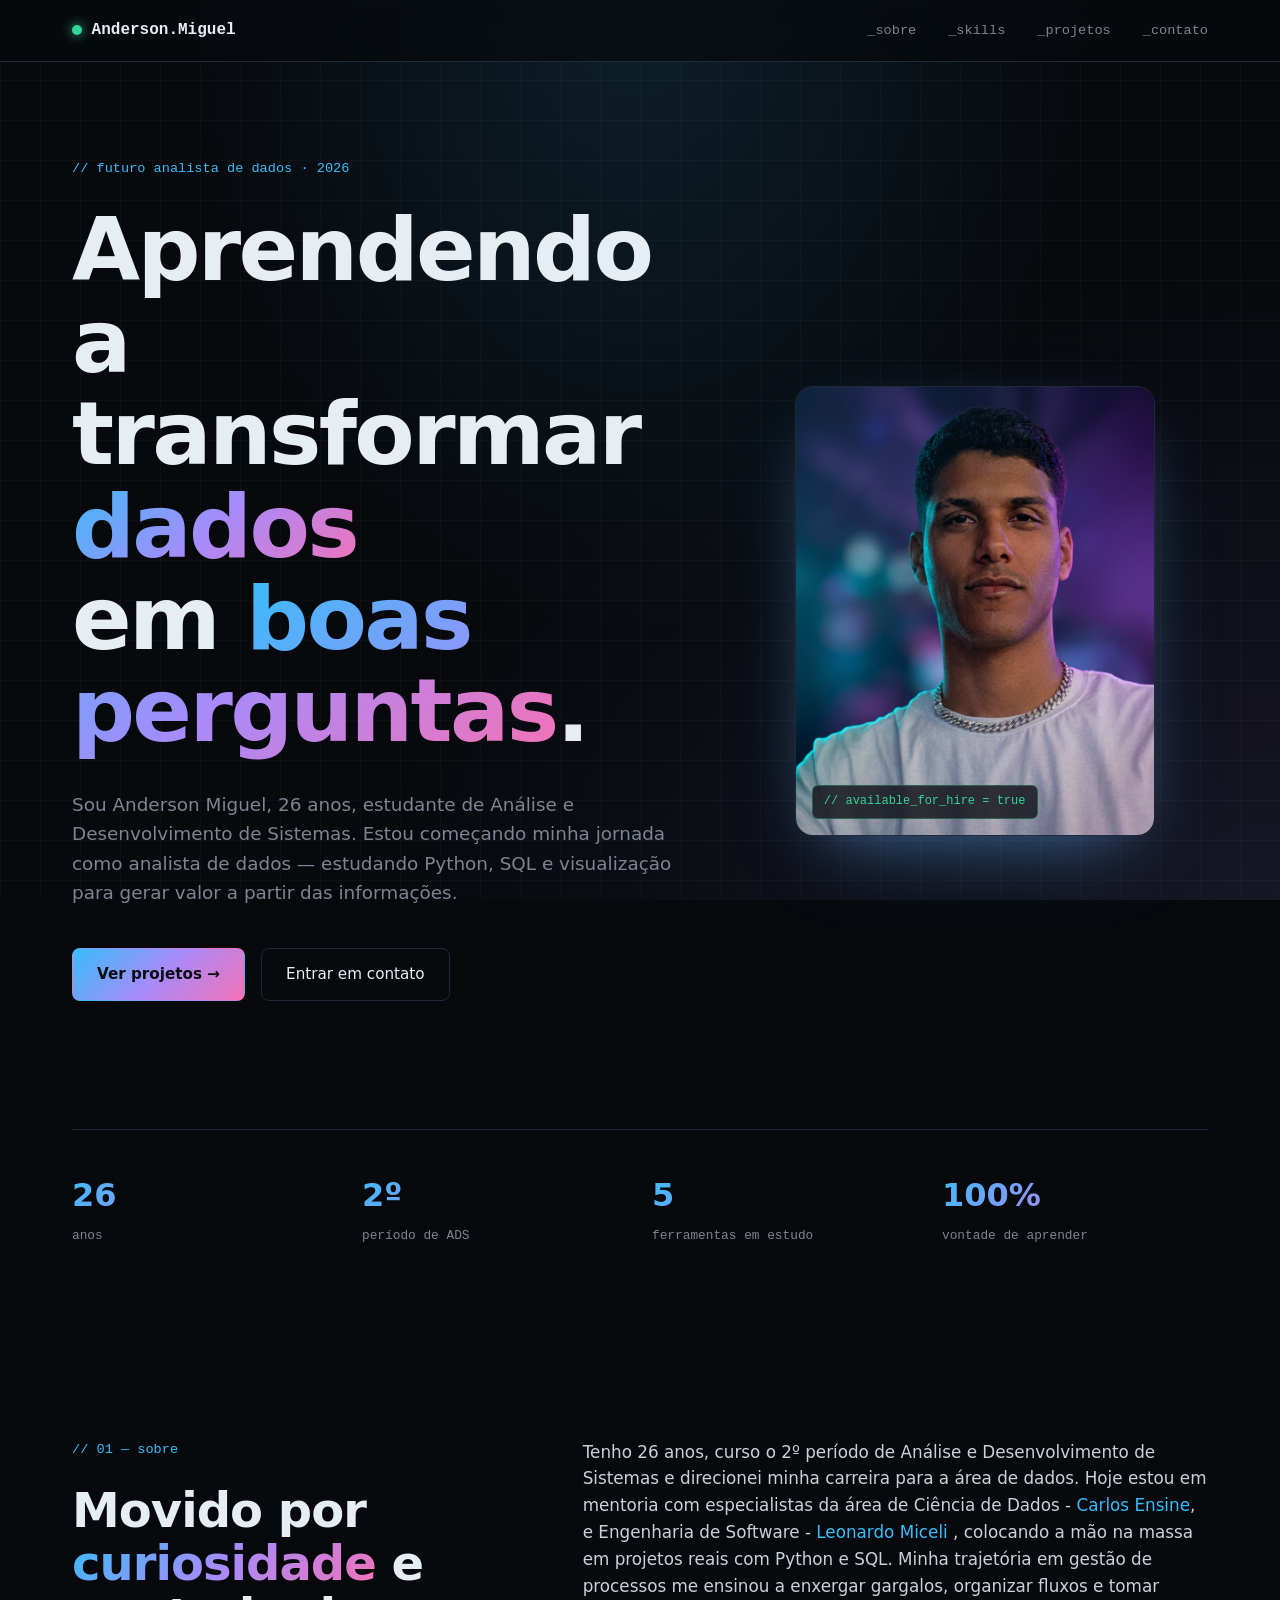
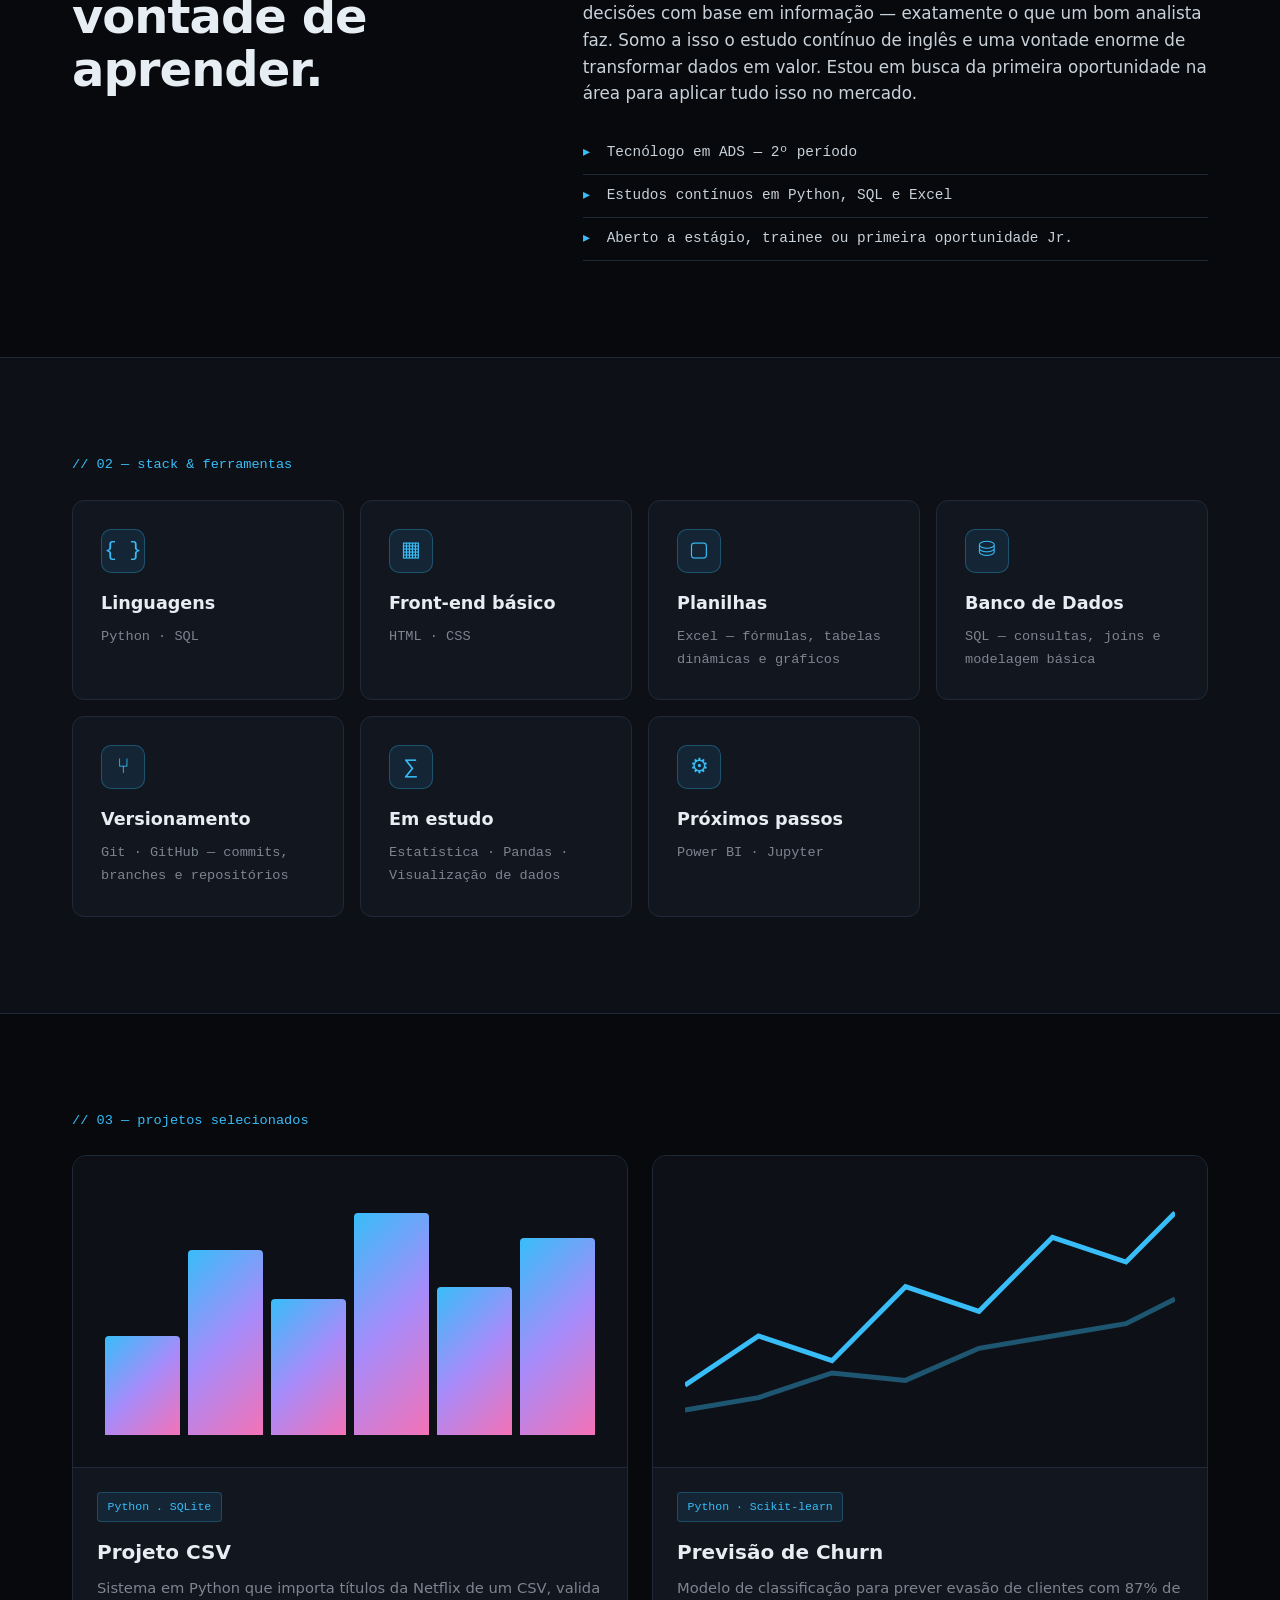
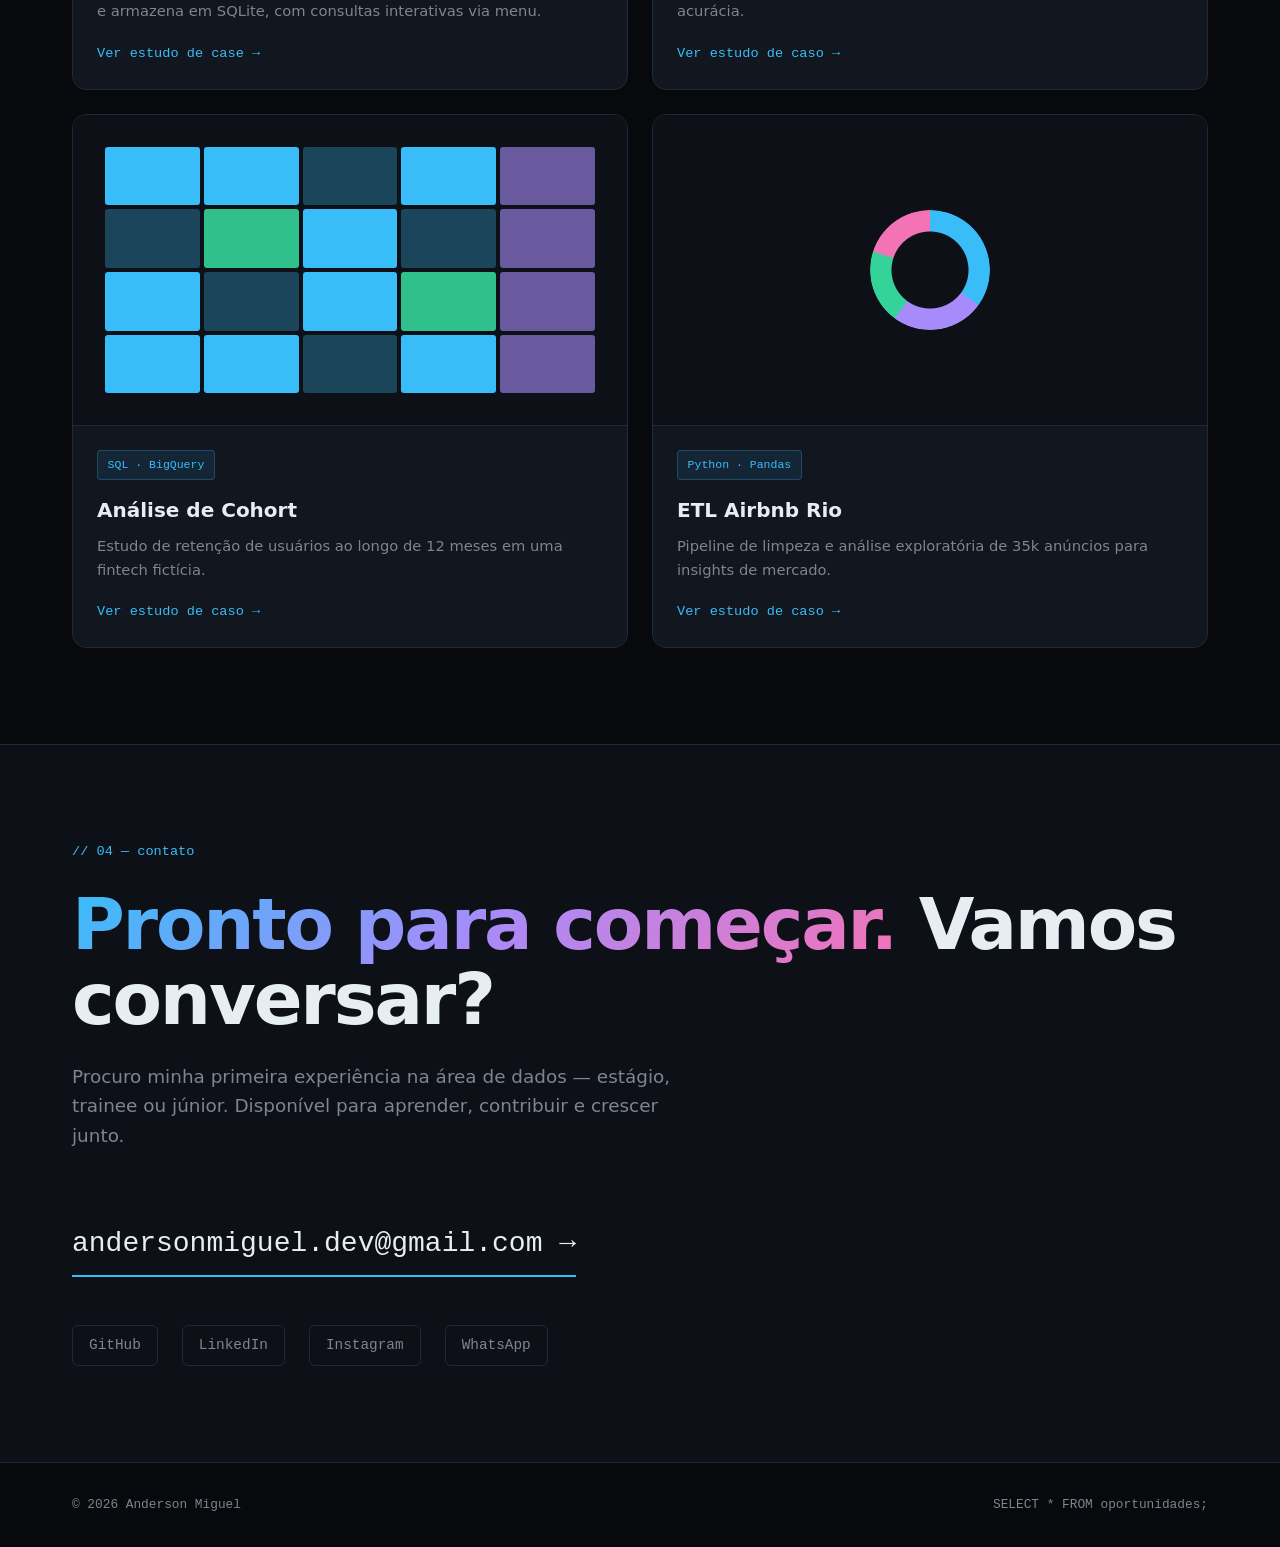
==== index.html @ 2e501c14 "test" ====
<!DOCTYPE html>
<html lang="pt-BR">

<head>
  <meta charset="UTF-8" />
  <meta name="viewport" content="width=device-width, initial-scale=1.0" />
  <title>Anderson Miguel — Futuro Analista de Dados</title>
  <meta name="description"
    content="Portfólio de Anderson Miguel — estudante de ADS em formação para Analista de Dados. Python, SQL, HTML, CSS, Excel." />
  <link rel="stylesheet" href="style.css" />
</head>

<body>
  <div class="grid-bg"></div>

  <header class="header">
    <div class="container nav">
      <a href="#" class="brand"><span class="dot"></span> Anderson.Miguel</a>
      <nav>
        <a href="#sobre">_sobre</a>
        <a href="#skills">_skills</a>
        <a href="#projetos">_projetos</a>
        <a href="#contato">_contato</a>
      </nav>
    </div>
  </header>

  <main>
    <section class="hero container">
      <div class="hero-grid">
        <div class="hero-text">
          <p class="tag">// futuro analista de dados · 2026</p>
          <h1>Aprendendo a transformar <span class="grad">dados</span><br />em <span class="grad">boas perguntas</span>.
          </h1>
          <p class="lede">Sou Anderson Miguel, 26 anos, estudante de Análise e Desenvolvimento de Sistemas. Estou
            começando minha jornada como analista de dados — estudando Python, SQL e visualização para gerar valor a
            partir das informações.</p>
          <div class="hero-cta">
            <a href="#projetos" class="btn primary">Ver projetos →</a>
            <a href="#contato" class="btn ghost">Entrar em contato</a>
          </div>
        </div>
        <div class="hero-photo">
          <div class="photo-frame">
            <img src="anderson.jpg" alt="Anderson Miguel" />
            <div class="photo-glow"></div>
            <span class="photo-tag">// available_for_hire = true</span>
          </div>
        </div>
      </div>
      <div class="stats">
        <div><strong>26</strong><span>anos</span></div>
        <div><strong>2º</strong><span>período de ADS</span></div>
        <div><strong>5</strong><span>ferramentas em estudo</span></div>
        <div><strong>100%</strong><span>vontade de aprender</span></div>
      </div>
    </section>

    <section id="sobre" class="container split">
      <div>
        <p class="section-num">// 01 — sobre</p>
        <h2>Movido por <span class="grad">curiosidade</span> e vontade de aprender.</h2>
      </div>
      <div class="split-text">
        <p>Tenho 26 anos, curso o 2º período de Análise e Desenvolvimento de Sistemas e direcionei minha carreira para a
          área de dados. Hoje estou em mentoria com especialistas da área de Ciência de Dados - <a
            href="https://www.linkedin.com/in/encinecarlos/" target="_blank">Carlos Ensine</a>, e Engenharia de Software
          - <a href="https://www.linkedin.com/in/leonardo-miceli-7564a989/" target="_blank">Leonardo Miceli</a> ,
          colocando a mão na massa em projetos reais com Python
          e SQL.

          Minha trajetória em gestão de processos me ensinou a enxergar gargalos, organizar fluxos e tomar decisões com
          base em informação — exatamente o que um bom analista faz. Somo a isso o estudo contínuo de inglês e uma
          vontade enorme de transformar dados em valor.

          Estou em busca da primeira oportunidade na área para aplicar tudo isso no mercado.</p>
        <ul class="bullets">
          <li>Tecnólogo em ADS — 2º período</li>
          <li>Estudos contínuos em Python, SQL e Excel</li>
          <li>Aberto a estágio, trainee ou primeira oportunidade Jr.</li>
        </ul>
      </div>
    </section>

    <section id="skills" class="skills-section">
      <div class="container">
        <p class="section-num">// 02 — stack & ferramentas</p>
        <div class="skills-grid">
          <div class="skill-card">
            <div class="skill-icon">{ }</div>
            <h3>Linguagens</h3>
            <p>Python · SQL</p>
          </div>
          <div class="skill-card">
            <div class="skill-icon">▦</div>
            <h3>Front-end básico</h3>
            <p>HTML · CSS</p>
          </div>
          <div class="skill-card">
            <div class="skill-icon">▢</div>
            <h3>Planilhas</h3>
            <p>Excel — fórmulas, tabelas dinâmicas e gráficos</p>
          </div>
          <div class="skill-card">
            <div class="skill-icon">⛁</div>
            <h3>Banco de Dados</h3>
            <p>SQL — consultas, joins e modelagem básica</p>
          </div>
          <div class="skill-card">
            <div class="skill-icon">⑂</div>
            <h3>Versionamento</h3>
            <p>Git · GitHub — commits, branches e repositórios</p>
          </div>
          <div class="skill-card">
            <div class="skill-icon">∑</div>
            <h3>Em estudo</h3>
            <p>Estatística · Pandas · Visualização de dados</p>
          </div>
          <div class="skill-card">
            <div class="skill-icon">⚙</div>
            <h3>Próximos passos</h3>
            <p>Power BI · Jupyter</p>
          </div>
        </div>
      </div>
    </section>

    <section id="projetos" class="container">
      <p class="section-num">// 03 — projetos selecionados</p>
      <div class="projects">
        <article class="project">
          <div class="project-visual v1">
            <div class="chart-bars">
              <span style="height:40%"></span><span style="height:75%"></span>
              <span style="height:55%"></span><span style="height:90%"></span>
              <span style="height:60%"></span><span style="height:80%"></span>
            </div>
          </div>
          <div class="project-info">
            <span class="badge">Python . SQLite</span>
            <h3>Projeto CSV</h3>
            <p>Sistema em Python que importa títulos da Netflix de um CSV, valida e armazena em SQLite, com consultas
              interativas via menu.</p>
            <a href="#">Ver estudo de case →</a>
          </div>
        </article>
        <article class="project">
          <div class="project-visual v2">
            <svg viewBox="0 0 200 100" preserveAspectRatio="none">
              <polyline points="0,80 30,60 60,70 90,40 120,50 150,20 180,30 200,10" fill="none" stroke="currentColor"
                stroke-width="2" />
              <polyline points="0,90 30,85 60,75 90,78 120,65 150,60 180,55 200,45" fill="none" stroke="currentColor"
                stroke-width="2" opacity="0.4" />
            </svg>
          </div>
          <div class="project-info">
            <span class="badge">Python · Scikit-learn</span>
            <h3>Previsão de Churn</h3>
            <p>Modelo de classificação para prever evasão de clientes com 87% de acurácia.</p>
            <a href="#">Ver estudo de caso →</a>
          </div>
        </article>
        <article class="project">
          <div class="project-visual v3">
            <div class="heatmap">
              <span></span><span></span><span></span><span></span><span></span>
              <span></span><span></span><span></span><span></span><span></span>
              <span></span><span></span><span></span><span></span><span></span>
              <span></span><span></span><span></span><span></span><span></span>
            </div>
          </div>
          <div class="project-info">
            <span class="badge">SQL · BigQuery</span>
            <h3>Análise de Cohort</h3>
            <p>Estudo de retenção de usuários ao longo de 12 meses em uma fintech fictícia.</p>
            <a href="#">Ver estudo de caso →</a>
          </div>
        </article>
        <article class="project">
          <div class="project-visual v4">
            <div class="donut"></div>
          </div>
          <div class="project-info">
            <span class="badge">Python · Pandas</span>
            <h3>ETL Airbnb Rio</h3>
            <p>Pipeline de limpeza e análise exploratória de 35k anúncios para insights de mercado.</p>
            <a href="#">Ver estudo de caso →</a>
          </div>
        </article>
      </div>
    </section>

    <section id="contato" class="contato-section">
      <div class="container">
        <p class="section-num">// 04 — contato</p>
        <h2><span class="grad">Pronto para começar.</span> Vamos conversar?</h2>
        <p class="lede">Procuro minha primeira experiência na área de dados — estágio, trainee ou júnior. Disponível
          para aprender, contribuir e crescer junto.</p>
        <a href="https://wa.me/5521981272651" class="big-link" target="_blank" rel="noopener">
          andersonmiguel.dev@gmail.com
          →</a>
        <div class="socials">
          <a href="https://github.com/andersonmrsb" target="_blank" rel="noopener">GitHub</a>
          <a href="https://www.linkedin.com/in/anderson-miguel-6a280323a" target="_blank" rel="noopener">LinkedIn</a>
          <a href="https://instagram.com/maicon_miguel21" target="_blank" rel="noopener">Instagram</a>
          <a href="https://wa.me/5521981272651" target="_blank" rel="noopener">WhatsApp</a>
        </div>
      </div>
    </section>
  </main>

  <footer>
    <div class="container foot">
      <span>© 2026 Anderson Miguel</span>
      <span>SELECT * FROM oportunidades;</span>
    </div>
  </footer>
</body>

</html>
---- style.css ----
* { box-sizing: border-box; margin: 0; padding: 0; }

:root {
  --bg: #07090d;
  --bg-2: #0d1117;
  --surface: #11161f;
  --ink: #e6edf3;
  --muted: #7d8590;
  --line: #1f2937;
  --accent: #38bdf8;
  --accent-2: #a78bfa;
  --accent-3: #34d399;
  --grad: linear-gradient(135deg, #38bdf8, #a78bfa 50%, #f472b6);
}

html { scroll-behavior: smooth; }
body {
  font-family: 'Inter', -apple-system, system-ui, sans-serif;
  background: var(--bg);
  color: var(--ink);
  line-height: 1.6;
  -webkit-font-smoothing: antialiased;
  overflow-x: hidden;
}
code, .mono { font-family: 'JetBrains Mono', 'Courier New', monospace; }

.grid-bg {
  position: fixed; inset: 0; z-index: -1;
  background:
    radial-gradient(ellipse at top, rgba(56,189,248,0.12), transparent 50%),
    radial-gradient(ellipse at bottom right, rgba(167,139,250,0.10), transparent 50%),
    linear-gradient(rgba(255,255,255,0.025) 1px, transparent 1px) 0 0/40px 40px,
    linear-gradient(90deg, rgba(255,255,255,0.025) 1px, transparent 1px) 0 0/40px 40px,
    var(--bg);
}

.container { max-width: 1200px; margin: 0 auto; padding: 0 2rem; }

.grad {
  background: var(--grad);
  -webkit-background-clip: text;
  background-clip: text;
  color: transparent;
}

/* Header */
.header {
  position: sticky; top: 0; z-index: 10;
  background: rgba(7,9,13,0.7);
  backdrop-filter: blur(12px);
  border-bottom: 1px solid var(--line);
}
.nav {
  display: flex; justify-content: space-between; align-items: center;
  padding: 1.1rem 2rem;
}
.brand {
  font-family: 'JetBrains Mono', monospace;
  font-size: 1rem; font-weight: 600;
  color: var(--ink); text-decoration: none;
  display: flex; align-items: center; gap: 0.6rem;
}
.dot {
  width: 10px; height: 10px; border-radius: 50%;
  background: var(--accent-3);
  box-shadow: 0 0 12px var(--accent-3);
  animation: pulse 2s infinite;
}
@keyframes pulse { 50% { opacity: 0.5; } }
.nav nav { display: flex; gap: 2rem; }
.nav nav a {
  color: var(--muted); text-decoration: none;
  font-family: 'JetBrains Mono', monospace;
  font-size: 0.85rem;
  transition: color 0.2s;
}
.nav nav a:hover { color: var(--accent); }

/* Hero */
.hero { padding: 7rem 2rem 6rem; }
.hero-grid {
  display: grid;
  grid-template-columns: 1.3fr 1fr;
  gap: 4rem;
  align-items: center;
  margin-bottom: 4rem;
}
.hero-photo { display: flex; justify-content: center; }
.photo-frame {
  position: relative;
  width: 100%;
  max-width: 360px;
  aspect-ratio: 4/5;
  border-radius: 18px;
  overflow: hidden;
  border: 1px solid var(--line);
  background: var(--surface);
  box-shadow: 0 30px 80px -30px rgba(56,189,248,0.4),
              0 20px 60px -30px rgba(167,139,250,0.35);
}
.photo-frame img {
  width: 100%; height: 100%;
  object-fit: cover;
  display: block;
  filter: contrast(1.05) saturate(1.05);
}
.photo-glow {
  position: absolute; inset: 0;
  background: linear-gradient(135deg, rgba(56,189,248,0.15), transparent 50%, rgba(167,139,250,0.18));
  pointer-events: none;
}
.photo-tag {
  position: absolute; bottom: 1rem; left: 1rem;
  font-family: 'JetBrains Mono', monospace;
  font-size: 0.75rem;
  color: var(--accent-3);
  background: rgba(7,9,13,0.75);
  backdrop-filter: blur(8px);
  padding: 0.4rem 0.7rem;
  border-radius: 6px;
  border: 1px solid rgba(52,211,153,0.3);
}
.tag {
  font-family: 'JetBrains Mono', monospace;
  font-size: 0.85rem; color: var(--accent);
  margin-bottom: 1.5rem;
}
.hero h1 {
  font-size: clamp(2.5rem, 7vw, 5.5rem);
  font-weight: 700; line-height: 1.05;
  letter-spacing: -0.03em;
  margin-bottom: 2rem;
}
.lede {
  font-size: 1.15rem; color: var(--muted);
  max-width: 600px; margin-bottom: 2.5rem;
}
.hero-cta { display: flex; gap: 1rem; flex-wrap: wrap; margin-bottom: 4rem; }
.btn {
  display: inline-flex; align-items: center;
  padding: 0.85rem 1.5rem;
  border-radius: 8px; font-weight: 500; font-size: 0.95rem;
  text-decoration: none; transition: all 0.2s;
  border: 1px solid transparent;
}
.btn.primary {
  background: var(--grad); color: #0b0d12;
  font-weight: 600;
}
.btn.primary:hover { transform: translateY(-2px); box-shadow: 0 10px 30px -10px var(--accent); }
.btn.ghost {
  border-color: var(--line); color: var(--ink);
}
.btn.ghost:hover { border-color: var(--accent); color: var(--accent); }

.stats {
  display: grid;
  grid-template-columns: repeat(auto-fit, minmax(160px, 1fr));
  gap: 1.5rem;
  padding-top: 2.5rem;
  border-top: 1px solid var(--line);
}
.stats div { display: flex; flex-direction: column; gap: 0.3rem; }
.stats strong {
  font-size: 2rem; font-weight: 700;
  background: var(--grad);
  -webkit-background-clip: text; background-clip: text; color: transparent;
}
.stats span {
  font-family: 'JetBrains Mono', monospace;
  font-size: 0.8rem; color: var(--muted);
}

/* Sections */
.section-num {
  font-family: 'JetBrains Mono', monospace;
  font-size: 0.85rem; color: var(--accent);
  margin-bottom: 1.5rem;
}
section { padding: 6rem 0; }
section.container { padding: 6rem 2rem; }

.split {
  display: grid; grid-template-columns: 1fr 1.4fr;
  gap: 4rem; align-items: start;
}
.split h2 {
  font-size: clamp(2rem, 4vw, 3rem);
  font-weight: 700; letter-spacing: -0.02em; line-height: 1.1;
}
.split-text p { font-size: 1.05rem; color: #c9d1d9; margin-bottom: 1.25rem; }
.split-text p a{ color: var(--accent); text-decoration: none; }
.bullets { list-style: none; margin-top: 1.5rem; }
.bullets li {
  padding: 0.6rem 0; padding-left: 1.5rem;
  border-bottom: 1px solid var(--line);
  position: relative;
  font-family: 'JetBrains Mono', monospace; font-size: 0.9rem;
  color: #c9d1d9;
}
.bullets li::before {
  content: "▸"; position: absolute; left: 0; color: var(--accent);
}

/* Skills */
.skills-section {
  background: var(--bg-2);
  border-top: 1px solid var(--line);
  border-bottom: 1px solid var(--line);
}
.skills-grid {
  display: grid;
  grid-template-columns: repeat(auto-fit, minmax(260px, 1fr));
  gap: 1rem;
}
.skill-card {
  background: var(--surface);
  border: 1px solid var(--line);
  border-radius: 12px; padding: 1.75rem;
  transition: all 0.3s;
}
.skill-card:hover {
  border-color: var(--accent);
  transform: translateY(-4px);
  box-shadow: 0 20px 40px -20px rgba(56,189,248,0.3);
}
.skill-icon {
  width: 44px; height: 44px;
  display: grid; place-items: center;
  background: rgba(56,189,248,0.1);
  border: 1px solid rgba(56,189,248,0.3);
  border-radius: 10px;
  font-family: 'JetBrains Mono', monospace;
  font-size: 1.3rem; color: var(--accent);
  margin-bottom: 1rem;
}
.skill-card h3 { font-size: 1.1rem; margin-bottom: 0.5rem; }
.skill-card p {
  font-family: 'JetBrains Mono', monospace;
  font-size: 0.85rem; color: var(--muted); line-height: 1.7;
}

/* Projects */
.projects {
  display: grid;
  grid-template-columns: repeat(2, 1fr);
  gap: 1.5rem;
}
.project {
  background: var(--surface);
  border: 1px solid var(--line);
  border-radius: 14px;
  overflow: hidden;
  transition: all 0.3s;
}
.project:hover {
  border-color: var(--accent-2);
  transform: translateY(-4px);
}
.project-visual {
  aspect-ratio: 16/9;
  background: var(--bg-2);
  display: grid; place-items: center;
  padding: 2rem;
  border-bottom: 1px solid var(--line);
}
.v1 .chart-bars {
  display: flex; align-items: flex-end; gap: 0.5rem;
  width: 100%; height: 100%;
}
.v1 .chart-bars span {
  flex: 1; background: var(--grad);
  border-radius: 4px 4px 0 0;
}
.v2 svg { width: 100%; height: 100%; color: var(--accent); }
.v3 .heatmap {
  display: grid; grid-template-columns: repeat(5, 1fr); gap: 4px;
  width: 100%; height: 100%;
}
.v3 .heatmap span { background: var(--accent); border-radius: 3px; }
.v3 .heatmap span:nth-child(3n) { opacity: 0.3; }
.v3 .heatmap span:nth-child(5n) { opacity: 0.6; background: var(--accent-2); }
.v3 .heatmap span:nth-child(7n) { opacity: 0.9; background: var(--accent-3); }
.v4 .donut {
  width: 120px; height: 120px; border-radius: 50%;
  background: conic-gradient(#38bdf8 0 35%, #a78bfa 35% 60%, #34d399 60% 80%, #f472b6 80% 100%);
  -webkit-mask: radial-gradient(circle, transparent 38px, #000 39px);
  mask: radial-gradient(circle, transparent 38px, #000 39px);
}
.project-info { padding: 1.5rem; }
.badge {
  display: inline-block;
  font-family: 'JetBrains Mono', monospace;
  font-size: 0.72rem; color: var(--accent);
  background: rgba(56,189,248,0.1);
  border: 1px solid rgba(56,189,248,0.25);
  padding: 0.3rem 0.6rem; border-radius: 4px;
  margin-bottom: 0.85rem;
}
.project-info h3 { font-size: 1.25rem; margin-bottom: 0.5rem; }
.project-info p { color: var(--muted); font-size: 0.92rem; margin-bottom: 1rem; }
.project-info a {
  font-family: 'JetBrains Mono', monospace;
  font-size: 0.85rem; color: var(--accent); text-decoration: none;
}
.project-info a:hover { color: var(--accent-2); }

/* Contato */
.contato-section {
  background: var(--bg-2);
  border-top: 1px solid var(--line);
  padding: 6rem 0;
}
.contato-section h2 {
  font-size: clamp(2.5rem, 6vw, 4.5rem);
  font-weight: 700; line-height: 1.05; letter-spacing: -0.03em;
  margin: 1rem 0 1.5rem;
}
.big-link {
  display: inline-block;
  font-size: clamp(1.25rem, 2.5vw, 1.75rem);
  font-family: 'JetBrains Mono', monospace;
  color: var(--ink); text-decoration: none;
  border-bottom: 2px solid var(--accent);
  padding: 1rem 0 0.5rem;
  margin-top: 1rem;
  transition: color 0.2s;
}
.big-link:hover { color: var(--accent); }
.socials {
  margin-top: 3rem;
  display: flex; gap: 1.5rem; flex-wrap: wrap;
}
.socials a {
  color: var(--muted); text-decoration: none;
  font-family: 'JetBrains Mono', monospace;
  font-size: 0.9rem;
  padding: 0.5rem 1rem;
  border: 1px solid var(--line);
  border-radius: 6px;
  transition: all 0.2s;
}
.socials a:hover { color: var(--accent); border-color: var(--accent); }

/* Footer */
footer { border-top: 1px solid var(--line); padding: 2rem 0; background: var(--bg); }
.foot {
  display: flex; justify-content: space-between; flex-wrap: wrap; gap: 1rem;
  font-family: 'JetBrains Mono', monospace;
  font-size: 0.8rem; color: var(--muted);
}

/* Responsivo */
@media (max-width: 768px) {
  .nav nav { display: none; }
  .split { grid-template-columns: 1fr; gap: 1.5rem; }
  .projects { grid-template-columns: 1fr; }
  .hero { padding: 4rem 1.5rem 4rem; }
  section.container { padding: 4rem 1.5rem; }
  .container { padding: 0 1.5rem; }
  .hero-grid { grid-template-columns: 1fr; gap: 2.5rem; }
  .hero-photo { order: -1; }
  .photo-frame { max-width: 260px; }
}
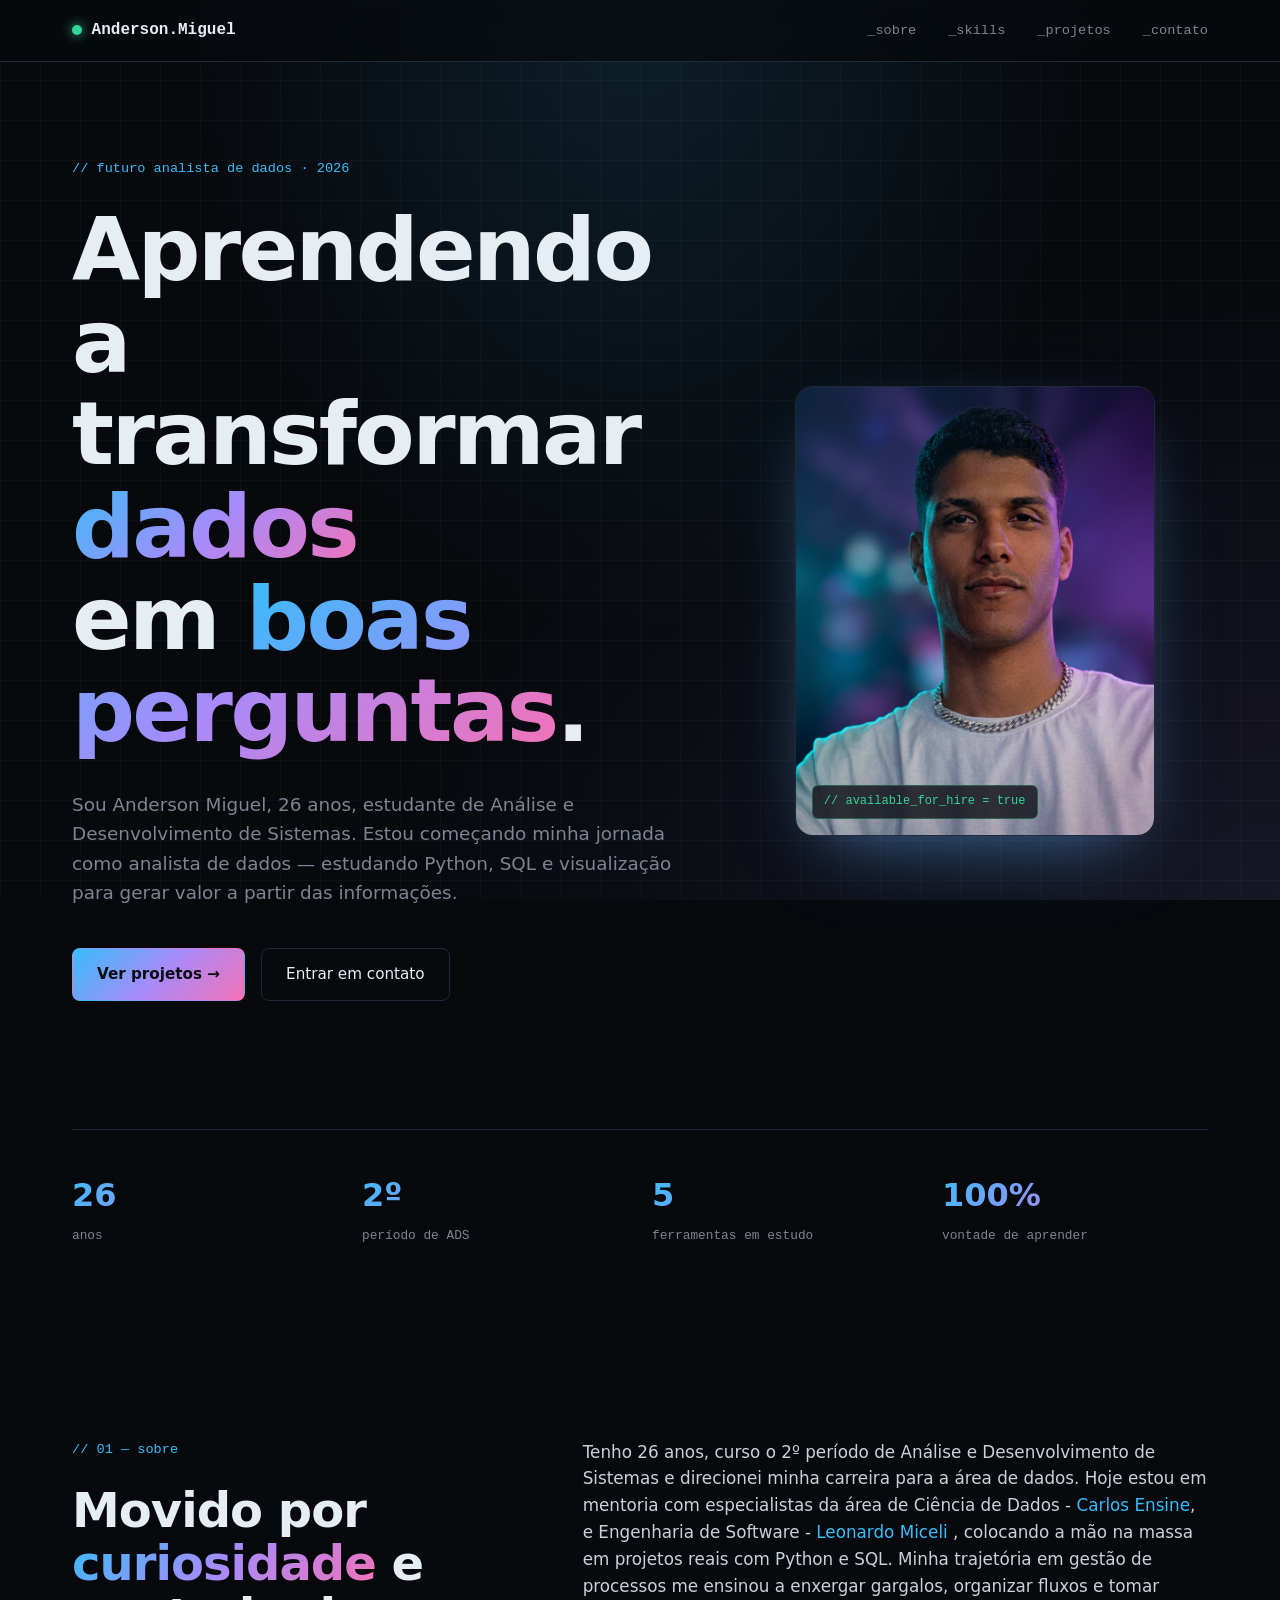
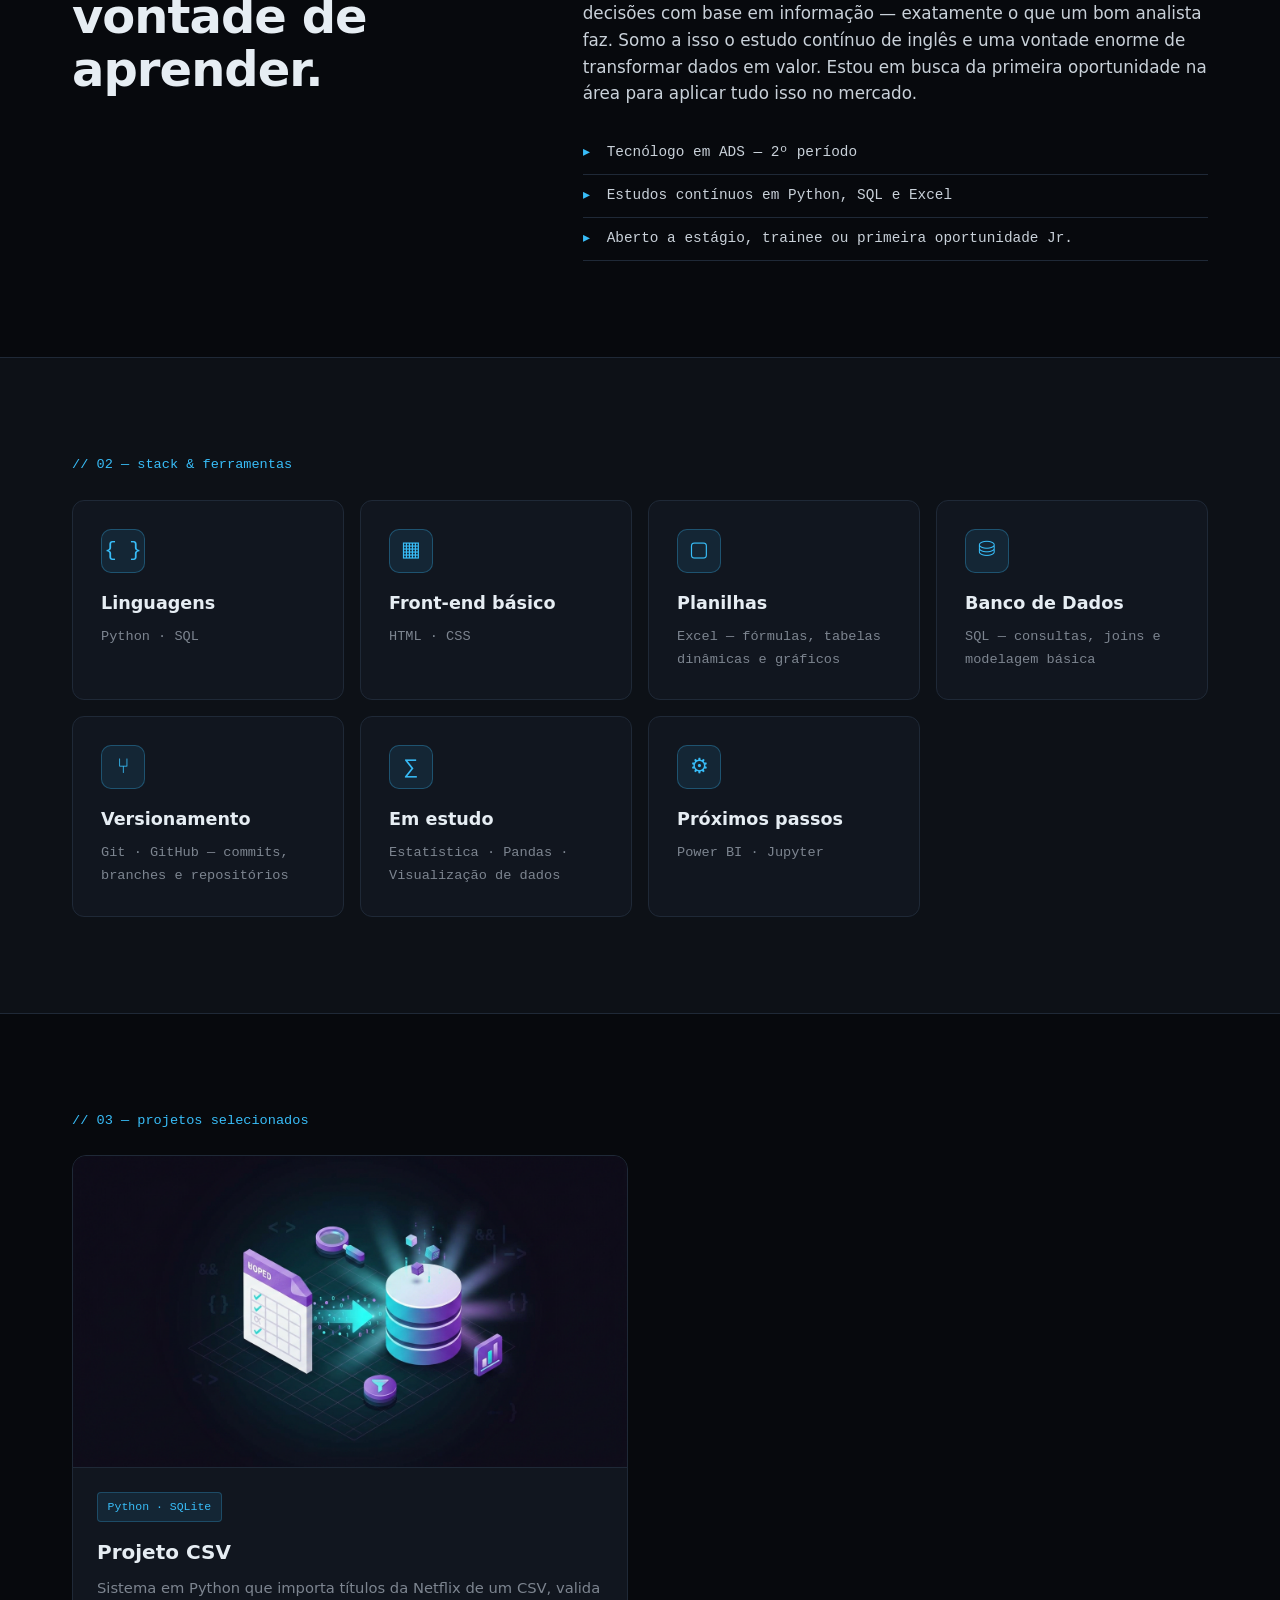
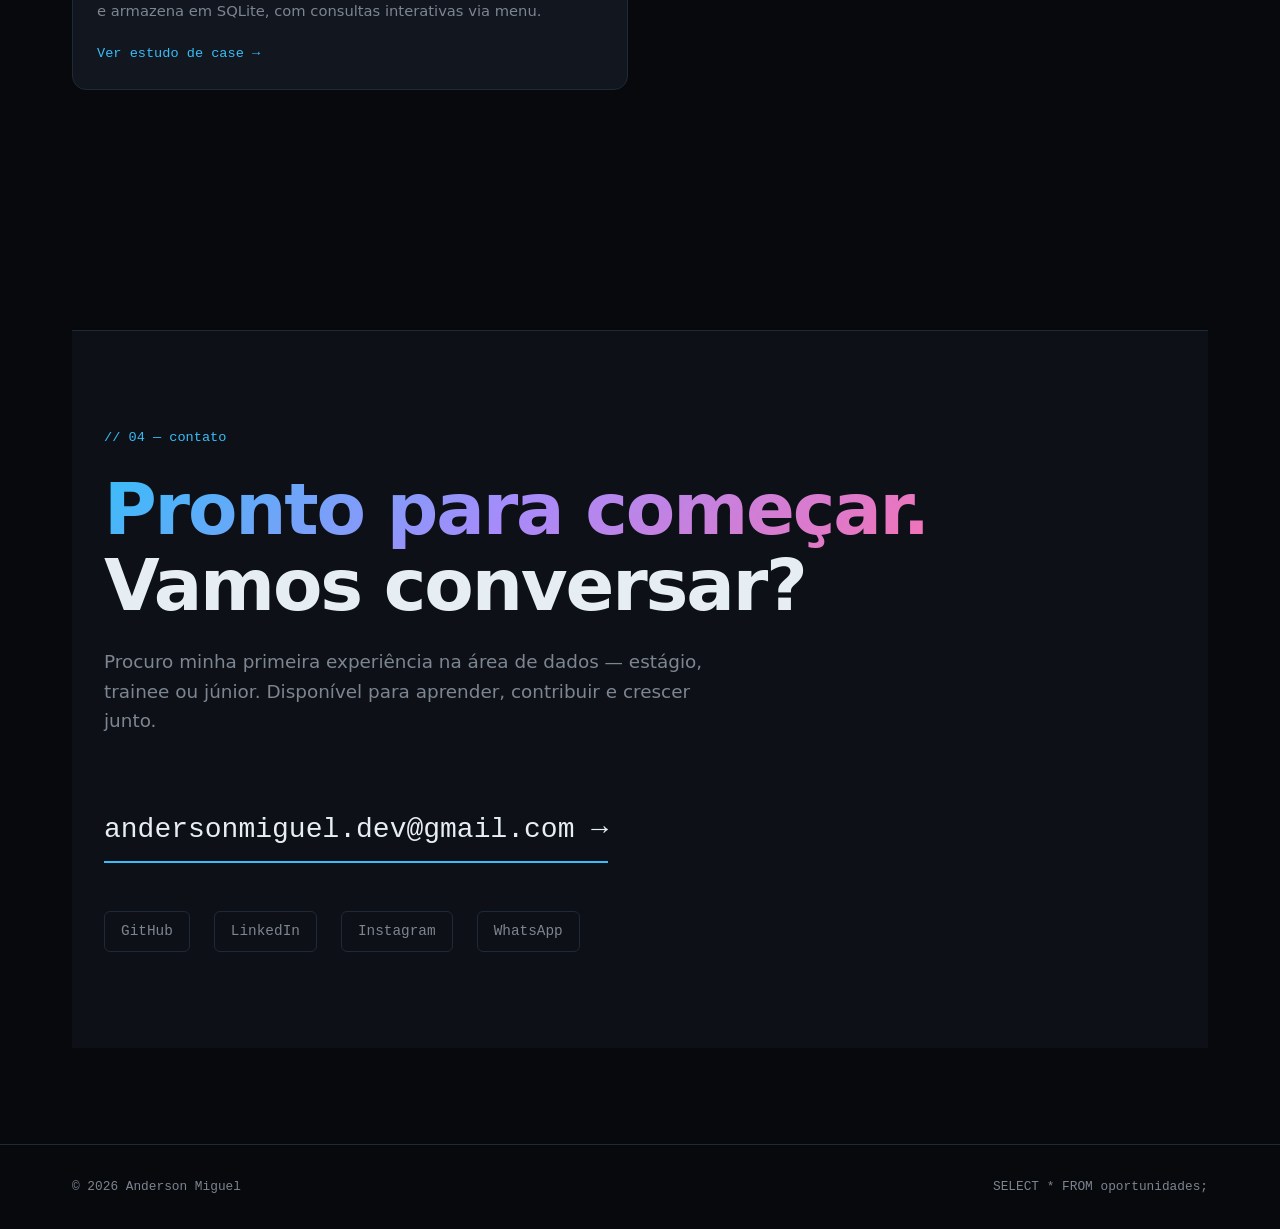
==== commit e5249bc9: "definitivo" ====
--- a/index.html
+++ b/index.html
@@ -129,84 +129,46 @@
       <p class="section-num">// 03 — projetos selecionados</p>
       <div class="projects">
         <article class="project">
-          <div class="project-visual v1">
-            <div class="chart-bars">
-              <span style="height:40%"></span><span style="height:75%"></span>
-              <span style="height:55%"></span><span style="height:90%"></span>
-              <span style="height:60%"></span><span style="height:80%"></span>
-            </div>
+
+          <div class="project-visual v1" style="padding:0;overflow:hidden;">
+            <img src="projeto_csv.png" alt="Projeto CSV - Netflix para SQLite"
+              style="width:100%;height:100%;object-fit:cover;display:block;" />
           </div>
           <div class="project-info">
-            <span class="badge">Python . SQLite</span>
+            <span class="badge">Python · SQLite</span>
             <h3>Projeto CSV</h3>
             <p>Sistema em Python que importa títulos da Netflix de um CSV, valida e armazena em SQLite, com consultas
               interativas via menu.</p>
-            <a href="#">Ver estudo de case →</a>
+            <a href="https://github.com/andersonmrsb/projeto-csv" target="_blank" rel="noopener">Ver estudo de case
+              →</a>
           </div>
         </article>
-        <article class="project">
-          <div class="project-visual v2">
-            <svg viewBox="0 0 200 100" preserveAspectRatio="none">
-              <polyline points="0,80 30,60 60,70 90,40 120,50 150,20 180,30 200,10" fill="none" stroke="currentColor"
-                stroke-width="2" />
-              <polyline points="0,90 30,85 60,75 90,78 120,65 150,60 180,55 200,45" fill="none" stroke="currentColor"
-                stroke-width="2" opacity="0.4" />
-            </svg>
+
+        <span></span><span></span><span></span><span></span><span></span>
+        <span></span><span></span><span></span><span></span><span></span>
+        <span></span><span></span><span></span><span></span><span></span>
+        <span></span><span></span><span></span><span></span><span></span>
+      </div>
+      </div>
+
+
+      <section id="contato" class="contato-section">
+        <div class="container">
+          <p class="section-num">// 04 — contato</p>
+          <h2><span class="grad">Pronto para começar.</span> Vamos conversar?</h2>
+          <p class="lede">Procuro minha primeira experiência na área de dados — estágio, trainee ou júnior. Disponível
+            para aprender, contribuir e crescer junto.</p>
+          <a href="https://wa.me/5521981272651" class="big-link" target="_blank" rel="noopener">
+            andersonmiguel.dev@gmail.com
+            →</a>
+          <div class="socials">
+            <a href="https://github.com/andersonmrsb" target="_blank" rel="noopener">GitHub</a>
+            <a href="https://www.linkedin.com/in/anderson-miguel-6a280323a" target="_blank" rel="noopener">LinkedIn</a>
+            <a href="https://instagram.com/maicon_miguel21" target="_blank" rel="noopener">Instagram</a>
+            <a href="https://wa.me/5521981272651" target="_blank" rel="noopener">WhatsApp</a>
           </div>
-          <div class="project-info">
-            <span class="badge">Python · Scikit-learn</span>
-            <h3>Previsão de Churn</h3>
-            <p>Modelo de classificação para prever evasão de clientes com 87% de acurácia.</p>
-            <a href="#">Ver estudo de caso →</a>
-          </div>
-        </article>
-        <article class="project">
-          <div class="project-visual v3">
-            <div class="heatmap">
-              <span></span><span></span><span></span><span></span><span></span>
-              <span></span><span></span><span></span><span></span><span></span>
-              <span></span><span></span><span></span><span></span><span></span>
-              <span></span><span></span><span></span><span></span><span></span>
-            </div>
-          </div>
-          <div class="project-info">
-            <span class="badge">SQL · BigQuery</span>
-            <h3>Análise de Cohort</h3>
-            <p>Estudo de retenção de usuários ao longo de 12 meses em uma fintech fictícia.</p>
-            <a href="#">Ver estudo de caso →</a>
-          </div>
-        </article>
-        <article class="project">
-          <div class="project-visual v4">
-            <div class="donut"></div>
-          </div>
-          <div class="project-info">
-            <span class="badge">Python · Pandas</span>
-            <h3>ETL Airbnb Rio</h3>
-            <p>Pipeline de limpeza e análise exploratória de 35k anúncios para insights de mercado.</p>
-            <a href="#">Ver estudo de caso →</a>
-          </div>
-        </article>
-      </div>
-    </section>
-
-    <section id="contato" class="contato-section">
-      <div class="container">
-        <p class="section-num">// 04 — contato</p>
-        <h2><span class="grad">Pronto para começar.</span> Vamos conversar?</h2>
-        <p class="lede">Procuro minha primeira experiência na área de dados — estágio, trainee ou júnior. Disponível
-          para aprender, contribuir e crescer junto.</p>
-        <a href="https://wa.me/5521981272651" class="big-link" target="_blank" rel="noopener">
-          andersonmiguel.dev@gmail.com
-          →</a>
-        <div class="socials">
-          <a href="https://github.com/andersonmrsb" target="_blank" rel="noopener">GitHub</a>
-          <a href="https://www.linkedin.com/in/anderson-miguel-6a280323a" target="_blank" rel="noopener">LinkedIn</a>
-          <a href="https://instagram.com/maicon_miguel21" target="_blank" rel="noopener">Instagram</a>
-          <a href="https://wa.me/5521981272651" target="_blank" rel="noopener">WhatsApp</a>
         </div>
-      </div>
-    </section>
+      </section>
   </main>
 
   <footer>
--- a/style.css
+++ b/style.css
@@ -1,4 +1,8 @@
-* { box-sizing: border-box; margin: 0; padding: 0; }
+* {
+  box-sizing: border-box;
+  margin: 0;
+  padding: 0;
+}
 
 :root {
   --bg: #07090d;
@@ -13,7 +17,10 @@
   --grad: linear-gradient(135deg, #38bdf8, #a78bfa 50%, #f472b6);
 }
 
-html { scroll-behavior: smooth; }
+html {
+  scroll-behavior: smooth;
+}
+
 body {
   font-family: 'Inter', -apple-system, system-ui, sans-serif;
   background: var(--bg);
@@ -22,19 +29,29 @@
   -webkit-font-smoothing: antialiased;
   overflow-x: hidden;
 }
-code, .mono { font-family: 'JetBrains Mono', 'Courier New', monospace; }
+
+code,
+.mono {
+  font-family: 'JetBrains Mono', 'Courier New', monospace;
+}
 
 .grid-bg {
-  position: fixed; inset: 0; z-index: -1;
+  position: fixed;
+  inset: 0;
+  z-index: -1;
   background:
-    radial-gradient(ellipse at top, rgba(56,189,248,0.12), transparent 50%),
-    radial-gradient(ellipse at bottom right, rgba(167,139,250,0.10), transparent 50%),
-    linear-gradient(rgba(255,255,255,0.025) 1px, transparent 1px) 0 0/40px 40px,
-    linear-gradient(90deg, rgba(255,255,255,0.025) 1px, transparent 1px) 0 0/40px 40px,
+    radial-gradient(ellipse at top, rgba(56, 189, 248, 0.12), transparent 50%),
+    radial-gradient(ellipse at bottom right, rgba(167, 139, 250, 0.10), transparent 50%),
+    linear-gradient(rgba(255, 255, 255, 0.025) 1px, transparent 1px) 0 0/40px 40px,
+    linear-gradient(90deg, rgba(255, 255, 255, 0.025) 1px, transparent 1px) 0 0/40px 40px,
     var(--bg);
 }
 
-.container { max-width: 1200px; margin: 0 auto; padding: 0 2rem; }
+.container {
+  max-width: 1200px;
+  margin: 0 auto;
+  padding: 0 2rem;
+}
 
 .grad {
   background: var(--grad);
@@ -45,39 +62,69 @@
 
 /* Header */
 .header {
-  position: sticky; top: 0; z-index: 10;
-  background: rgba(7,9,13,0.7);
+  position: sticky;
+  top: 0;
+  z-index: 10;
+  background: rgba(7, 9, 13, 0.7);
   backdrop-filter: blur(12px);
   border-bottom: 1px solid var(--line);
 }
+
 .nav {
-  display: flex; justify-content: space-between; align-items: center;
+  display: flex;
+  justify-content: space-between;
+  align-items: center;
   padding: 1.1rem 2rem;
 }
+
 .brand {
   font-family: 'JetBrains Mono', monospace;
-  font-size: 1rem; font-weight: 600;
-  color: var(--ink); text-decoration: none;
-  display: flex; align-items: center; gap: 0.6rem;
-}
+  font-size: 1rem;
+  font-weight: 600;
+  color: var(--ink);
+  text-decoration: none;
+  display: flex;
+  align-items: center;
+  gap: 0.6rem;
+}
+
 .dot {
-  width: 10px; height: 10px; border-radius: 50%;
+  width: 10px;
+  height: 10px;
+  border-radius: 50%;
   background: var(--accent-3);
   box-shadow: 0 0 12px var(--accent-3);
   animation: pulse 2s infinite;
 }
-@keyframes pulse { 50% { opacity: 0.5; } }
-.nav nav { display: flex; gap: 2rem; }
+
+@keyframes pulse {
+  50% {
+    opacity: 0.5;
+  }
+}
+
+.nav nav {
+  display: flex;
+  gap: 2rem;
+}
+
 .nav nav a {
-  color: var(--muted); text-decoration: none;
+  color: var(--muted);
+  text-decoration: none;
   font-family: 'JetBrains Mono', monospace;
   font-size: 0.85rem;
   transition: color 0.2s;
 }
-.nav nav a:hover { color: var(--accent); }
+
+.nav nav a:hover {
+  color: var(--accent);
+}
 
 /* Hero */
-.hero { padding: 7rem 2rem 6rem; }
+.hero {
+  padding: 7rem 2rem 6rem;
+}
+
 .hero-grid {
   display: grid;
   grid-template-columns: 1.3fr 1fr;
@@ -85,7 +132,12 @@
   align-items: center;
   margin-bottom: 4rem;
 }
-.hero-photo { display: flex; justify-content: center; }
+
+.hero-photo {
+  display: flex;
+  justify-content: center;
+}
+
 .photo-frame {
   position: relative;
   width: 100%;
@@ -95,63 +147,100 @@
   overflow: hidden;
   border: 1px solid var(--line);
   background: var(--surface);
-  box-shadow: 0 30px 80px -30px rgba(56,189,248,0.4),
-              0 20px 60px -30px rgba(167,139,250,0.35);
-}
+  box-shadow: 0 30px 80px -30px rgba(56, 189, 248, 0.4),
+    0 20px 60px -30px rgba(167, 139, 250, 0.35);
+}
+
 .photo-frame img {
-  width: 100%; height: 100%;
+  width: 100%;
+  height: 100%;
   object-fit: cover;
   display: block;
   filter: contrast(1.05) saturate(1.05);
 }
+
 .photo-glow {
-  position: absolute; inset: 0;
-  background: linear-gradient(135deg, rgba(56,189,248,0.15), transparent 50%, rgba(167,139,250,0.18));
+  position: absolute;
+  inset: 0;
+  background: linear-gradient(135deg, rgba(56, 189, 248, 0.15), transparent 50%, rgba(167, 139, 250, 0.18));
   pointer-events: none;
 }
+
 .photo-tag {
-  position: absolute; bottom: 1rem; left: 1rem;
+  position: absolute;
+  bottom: 1rem;
+  left: 1rem;
   font-family: 'JetBrains Mono', monospace;
   font-size: 0.75rem;
   color: var(--accent-3);
-  background: rgba(7,9,13,0.75);
+  background: rgba(7, 9, 13, 0.75);
   backdrop-filter: blur(8px);
   padding: 0.4rem 0.7rem;
   border-radius: 6px;
-  border: 1px solid rgba(52,211,153,0.3);
-}
+  border: 1px solid rgba(52, 211, 153, 0.3);
+}
+
 .tag {
   font-family: 'JetBrains Mono', monospace;
-  font-size: 0.85rem; color: var(--accent);
+  font-size: 0.85rem;
+  color: var(--accent);
   margin-bottom: 1.5rem;
 }
+
 .hero h1 {
   font-size: clamp(2.5rem, 7vw, 5.5rem);
-  font-weight: 700; line-height: 1.05;
+  font-weight: 700;
+  line-height: 1.05;
   letter-spacing: -0.03em;
   margin-bottom: 2rem;
 }
+
 .lede {
-  font-size: 1.15rem; color: var(--muted);
-  max-width: 600px; margin-bottom: 2.5rem;
-}
-.hero-cta { display: flex; gap: 1rem; flex-wrap: wrap; margin-bottom: 4rem; }
+  font-size: 1.15rem;
+  color: var(--muted);
+  max-width: 600px;
+  margin-bottom: 2.5rem;
+}
+
+.hero-cta {
+  display: flex;
+  gap: 1rem;
+  flex-wrap: wrap;
+  margin-bottom: 4rem;
+}
+
 .btn {
-  display: inline-flex; align-items: center;
+  display: inline-flex;
+  align-items: center;
   padding: 0.85rem 1.5rem;
-  border-radius: 8px; font-weight: 500; font-size: 0.95rem;
-  text-decoration: none; transition: all 0.2s;
+  border-radius: 8px;
+  font-weight: 500;
+  font-size: 0.95rem;
+  text-decoration: none;
+  transition: all 0.2s;
   border: 1px solid transparent;
 }
+
 .btn.primary {
-  background: var(--grad); color: #0b0d12;
+  background: var(--grad);
+  color: #0b0d12;
   font-weight: 600;
 }
-.btn.primary:hover { transform: translateY(-2px); box-shadow: 0 10px 30px -10px var(--accent); }
+
+.btn.primary:hover {
+  transform: translateY(-2px);
+  box-shadow: 0 10px 30px -10px var(--accent);
+}
+
 .btn.ghost {
-  border-color: var(--line); color: var(--ink);
-}
-.btn.ghost:hover { border-color: var(--accent); color: var(--accent); }
+  border-color: var(--line);
+  color: var(--ink);
+}
+
+.btn.ghost:hover {
+  border-color: var(--accent);
+  color: var(--accent);
+}
 
 .stats {
   display: grid;
@@ -160,46 +249,89 @@
   padding-top: 2.5rem;
   border-top: 1px solid var(--line);
 }
-.stats div { display: flex; flex-direction: column; gap: 0.3rem; }
+
+.stats div {
+  display: flex;
+  flex-direction: column;
+  gap: 0.3rem;
+}
+
 .stats strong {
-  font-size: 2rem; font-weight: 700;
+  font-size: 2rem;
+  font-weight: 700;
   background: var(--grad);
-  -webkit-background-clip: text; background-clip: text; color: transparent;
-}
+  -webkit-background-clip: text;
+  background-clip: text;
+  color: transparent;
+}
+
 .stats span {
   font-family: 'JetBrains Mono', monospace;
-  font-size: 0.8rem; color: var(--muted);
+  font-size: 0.8rem;
+  color: var(--muted);
 }
 
 /* Sections */
 .section-num {
   font-family: 'JetBrains Mono', monospace;
-  font-size: 0.85rem; color: var(--accent);
+  font-size: 0.85rem;
+  color: var(--accent);
   margin-bottom: 1.5rem;
 }
-section { padding: 6rem 0; }
-section.container { padding: 6rem 2rem; }
+
+section {
+  padding: 6rem 0;
+}
+
+section.container {
+  padding: 6rem 2rem;
+}
 
 .split {
-  display: grid; grid-template-columns: 1fr 1.4fr;
-  gap: 4rem; align-items: start;
-}
+  display: grid;
+  grid-template-columns: 1fr 1.4fr;
+  gap: 4rem;
+  align-items: start;
+}
+
 .split h2 {
   font-size: clamp(2rem, 4vw, 3rem);
-  font-weight: 700; letter-spacing: -0.02em; line-height: 1.1;
-}
-.split-text p { font-size: 1.05rem; color: #c9d1d9; margin-bottom: 1.25rem; }
-.split-text p a{ color: var(--accent); text-decoration: none; }
-.bullets { list-style: none; margin-top: 1.5rem; }
+  font-weight: 700;
+  letter-spacing: -0.02em;
+  line-height: 1.1;
+}
+
+.split-text p {
+  font-size: 1.05rem;
+  color: #c9d1d9;
+  margin-bottom: 1.25rem;
+}
+
+.split-text p a {
+  color: var(--accent);
+  text-decoration: none;
+}
+
+.bullets {
+  list-style: none;
+  margin-top: 1.5rem;
+}
+
 .bullets li {
-  padding: 0.6rem 0; padding-left: 1.5rem;
+  padding: 0.6rem 0;
+  padding-left: 1.5rem;
   border-bottom: 1px solid var(--line);
   position: relative;
-  font-family: 'JetBrains Mono', monospace; font-size: 0.9rem;
+  font-family: 'JetBrains Mono', monospace;
+  font-size: 0.9rem;
   color: #c9d1d9;
 }
+
 .bullets li::before {
-  content: "▸"; position: absolute; left: 0; color: var(--accent);
+  content: "▸";
+  position: absolute;
+  left: 0;
+  color: var(--accent);
 }
 
 /* Skills */
@@ -208,36 +340,51 @@
   border-top: 1px solid var(--line);
   border-bottom: 1px solid var(--line);
 }
+
 .skills-grid {
   display: grid;
   grid-template-columns: repeat(auto-fit, minmax(260px, 1fr));
   gap: 1rem;
 }
+
 .skill-card {
   background: var(--surface);
   border: 1px solid var(--line);
-  border-radius: 12px; padding: 1.75rem;
+  border-radius: 12px;
+  padding: 1.75rem;
   transition: all 0.3s;
 }
+
 .skill-card:hover {
   border-color: var(--accent);
   transform: translateY(-4px);
-  box-shadow: 0 20px 40px -20px rgba(56,189,248,0.3);
-}
+  box-shadow: 0 20px 40px -20px rgba(56, 189, 248, 0.3);
+}
+
 .skill-icon {
-  width: 44px; height: 44px;
-  display: grid; place-items: center;
-  background: rgba(56,189,248,0.1);
-  border: 1px solid rgba(56,189,248,0.3);
+  width: 44px;
+  height: 44px;
+  display: grid;
+  place-items: center;
+  background: rgba(56, 189, 248, 0.1);
+  border: 1px solid rgba(56, 189, 248, 0.3);
   border-radius: 10px;
   font-family: 'JetBrains Mono', monospace;
-  font-size: 1.3rem; color: var(--accent);
+  font-size: 1.3rem;
+  color: var(--accent);
   margin-bottom: 1rem;
 }
-.skill-card h3 { font-size: 1.1rem; margin-bottom: 0.5rem; }
+
+.skill-card h3 {
+  font-size: 1.1rem;
+  margin-bottom: 0.5rem;
+}
+
 .skill-card p {
   font-family: 'JetBrains Mono', monospace;
-  font-size: 0.85rem; color: var(--muted); line-height: 1.7;
+  font-size: 0.85rem;
+  color: var(--muted);
+  line-height: 1.7;
 }
 
 /* Projects */
@@ -246,6 +393,7 @@
   grid-template-columns: repeat(2, 1fr);
   gap: 1.5rem;
 }
+
 .project {
   background: var(--surface);
   border: 1px solid var(--line);
@@ -253,57 +401,114 @@
   overflow: hidden;
   transition: all 0.3s;
 }
+
 .project:hover {
   border-color: var(--accent-2);
   transform: translateY(-4px);
 }
+
 .project-visual {
   aspect-ratio: 16/9;
   background: var(--bg-2);
-  display: grid; place-items: center;
+  display: grid;
+  place-items: center;
   padding: 2rem;
   border-bottom: 1px solid var(--line);
 }
+
 .v1 .chart-bars {
-  display: flex; align-items: flex-end; gap: 0.5rem;
-  width: 100%; height: 100%;
-}
+  display: flex;
+  align-items: flex-end;
+  gap: 0.5rem;
+  width: 100%;
+  height: 100%;
+}
+
 .v1 .chart-bars span {
-  flex: 1; background: var(--grad);
+  flex: 1;
+  background: var(--grad);
   border-radius: 4px 4px 0 0;
 }
-.v2 svg { width: 100%; height: 100%; color: var(--accent); }
+
+.v2 svg {
+  width: 100%;
+  height: 100%;
+  color: var(--accent);
+}
+
 .v3 .heatmap {
-  display: grid; grid-template-columns: repeat(5, 1fr); gap: 4px;
-  width: 100%; height: 100%;
-}
-.v3 .heatmap span { background: var(--accent); border-radius: 3px; }
-.v3 .heatmap span:nth-child(3n) { opacity: 0.3; }
-.v3 .heatmap span:nth-child(5n) { opacity: 0.6; background: var(--accent-2); }
-.v3 .heatmap span:nth-child(7n) { opacity: 0.9; background: var(--accent-3); }
+  display: grid;
+  grid-template-columns: repeat(5, 1fr);
+  gap: 4px;
+  width: 100%;
+  height: 100%;
+}
+
+.v3 .heatmap span {
+  background: var(--accent);
+  border-radius: 3px;
+}
+
+.v3 .heatmap span:nth-child(3n) {
+  opacity: 0.3;
+}
+
+.v3 .heatmap span:nth-child(5n) {
+  opacity: 0.6;
+  background: var(--accent-2);
+}
+
+.v3 .heatmap span:nth-child(7n) {
+  opacity: 0.9;
+  background: var(--accent-3);
+}
+
 .v4 .donut {
-  width: 120px; height: 120px; border-radius: 50%;
+  width: 120px;
+  height: 120px;
+  border-radius: 50%;
   background: conic-gradient(#38bdf8 0 35%, #a78bfa 35% 60%, #34d399 60% 80%, #f472b6 80% 100%);
   -webkit-mask: radial-gradient(circle, transparent 38px, #000 39px);
   mask: radial-gradient(circle, transparent 38px, #000 39px);
 }
-.project-info { padding: 1.5rem; }
+
+.project-info {
+  padding: 1.5rem;
+}
+
 .badge {
   display: inline-block;
   font-family: 'JetBrains Mono', monospace;
-  font-size: 0.72rem; color: var(--accent);
-  background: rgba(56,189,248,0.1);
-  border: 1px solid rgba(56,189,248,0.25);
-  padding: 0.3rem 0.6rem; border-radius: 4px;
+  font-size: 0.72rem;
+  color: var(--accent);
+  background: rgba(56, 189, 248, 0.1);
+  border: 1px solid rgba(56, 189, 248, 0.25);
+  padding: 0.3rem 0.6rem;
+  border-radius: 4px;
   margin-bottom: 0.85rem;
 }
-.project-info h3 { font-size: 1.25rem; margin-bottom: 0.5rem; }
-.project-info p { color: var(--muted); font-size: 0.92rem; margin-bottom: 1rem; }
+
+.project-info h3 {
+  font-size: 1.25rem;
+  margin-bottom: 0.5rem;
+}
+
+.project-info p {
+  color: var(--muted);
+  font-size: 0.92rem;
+  margin-bottom: 1rem;
+}
+
 .project-info a {
   font-family: 'JetBrains Mono', monospace;
-  font-size: 0.85rem; color: var(--accent); text-decoration: none;
-}
-.project-info a:hover { color: var(--accent-2); }
+  font-size: 0.85rem;
+  color: var(--accent);
+  text-decoration: none;
+}
+
+.project-info a:hover {
+  color: var(--accent-2);
+}
 
 /* Contato */
 .contato-section {
@@ -311,28 +516,41 @@
   border-top: 1px solid var(--line);
   padding: 6rem 0;
 }
+
 .contato-section h2 {
   font-size: clamp(2.5rem, 6vw, 4.5rem);
-  font-weight: 700; line-height: 1.05; letter-spacing: -0.03em;
+  font-weight: 700;
+  line-height: 1.05;
+  letter-spacing: -0.03em;
   margin: 1rem 0 1.5rem;
 }
+
 .big-link {
   display: inline-block;
   font-size: clamp(1.25rem, 2.5vw, 1.75rem);
   font-family: 'JetBrains Mono', monospace;
-  color: var(--ink); text-decoration: none;
+  color: var(--ink);
+  text-decoration: none;
   border-bottom: 2px solid var(--accent);
   padding: 1rem 0 0.5rem;
   margin-top: 1rem;
   transition: color 0.2s;
 }
-.big-link:hover { color: var(--accent); }
+
+.big-link:hover {
+  color: var(--accent);
+}
+
 .socials {
   margin-top: 3rem;
-  display: flex; gap: 1.5rem; flex-wrap: wrap;
-}
+  display: flex;
+  gap: 1.5rem;
+  flex-wrap: wrap;
+}
+
 .socials a {
-  color: var(--muted); text-decoration: none;
+  color: var(--muted);
+  text-decoration: none;
   font-family: 'JetBrains Mono', monospace;
   font-size: 0.9rem;
   padding: 0.5rem 1rem;
@@ -340,25 +558,66 @@
   border-radius: 6px;
   transition: all 0.2s;
 }
-.socials a:hover { color: var(--accent); border-color: var(--accent); }
+
+.socials a:hover {
+  color: var(--accent);
+  border-color: var(--accent);
+}
 
 /* Footer */
-footer { border-top: 1px solid var(--line); padding: 2rem 0; background: var(--bg); }
+footer {
+  border-top: 1px solid var(--line);
+  padding: 2rem 0;
+  background: var(--bg);
+}
+
 .foot {
-  display: flex; justify-content: space-between; flex-wrap: wrap; gap: 1rem;
-  font-family: 'JetBrains Mono', monospace;
-  font-size: 0.8rem; color: var(--muted);
+  display: flex;
+  justify-content: space-between;
+  flex-wrap: wrap;
+  gap: 1rem;
+  font-family: 'JetBrains Mono', monospace;
+  font-size: 0.8rem;
+  color: var(--muted);
 }
 
 /* Responsivo */
 @media (max-width: 768px) {
-  .nav nav { display: none; }
-  .split { grid-template-columns: 1fr; gap: 1.5rem; }
-  .projects { grid-template-columns: 1fr; }
-  .hero { padding: 4rem 1.5rem 4rem; }
-  section.container { padding: 4rem 1.5rem; }
-  .container { padding: 0 1.5rem; }
-  .hero-grid { grid-template-columns: 1fr; gap: 2.5rem; }
-  .hero-photo { order: -1; }
-  .photo-frame { max-width: 260px; }
+  .nav nav {
+    display: none;
+  }
+
+  .split {
+    grid-template-columns: 1fr;
+    gap: 1.5rem;
+  }
+
+  .projects {
+    grid-template-columns: 1fr;
+  }
+
+  .hero {
+    padding: 4rem 1.5rem 4rem;
+  }
+
+  section.container {
+    padding: 4rem 1.5rem;
+  }
+
+  .container {
+    padding: 0 1.5rem;
+  }
+
+  .hero-grid {
+    grid-template-columns: 1fr;
+    gap: 2.5rem;
+  }
+
+  .hero-photo {
+    order: -1;
+  }
+
+  .photo-frame {
+    max-width: 260px;
+  }
 }
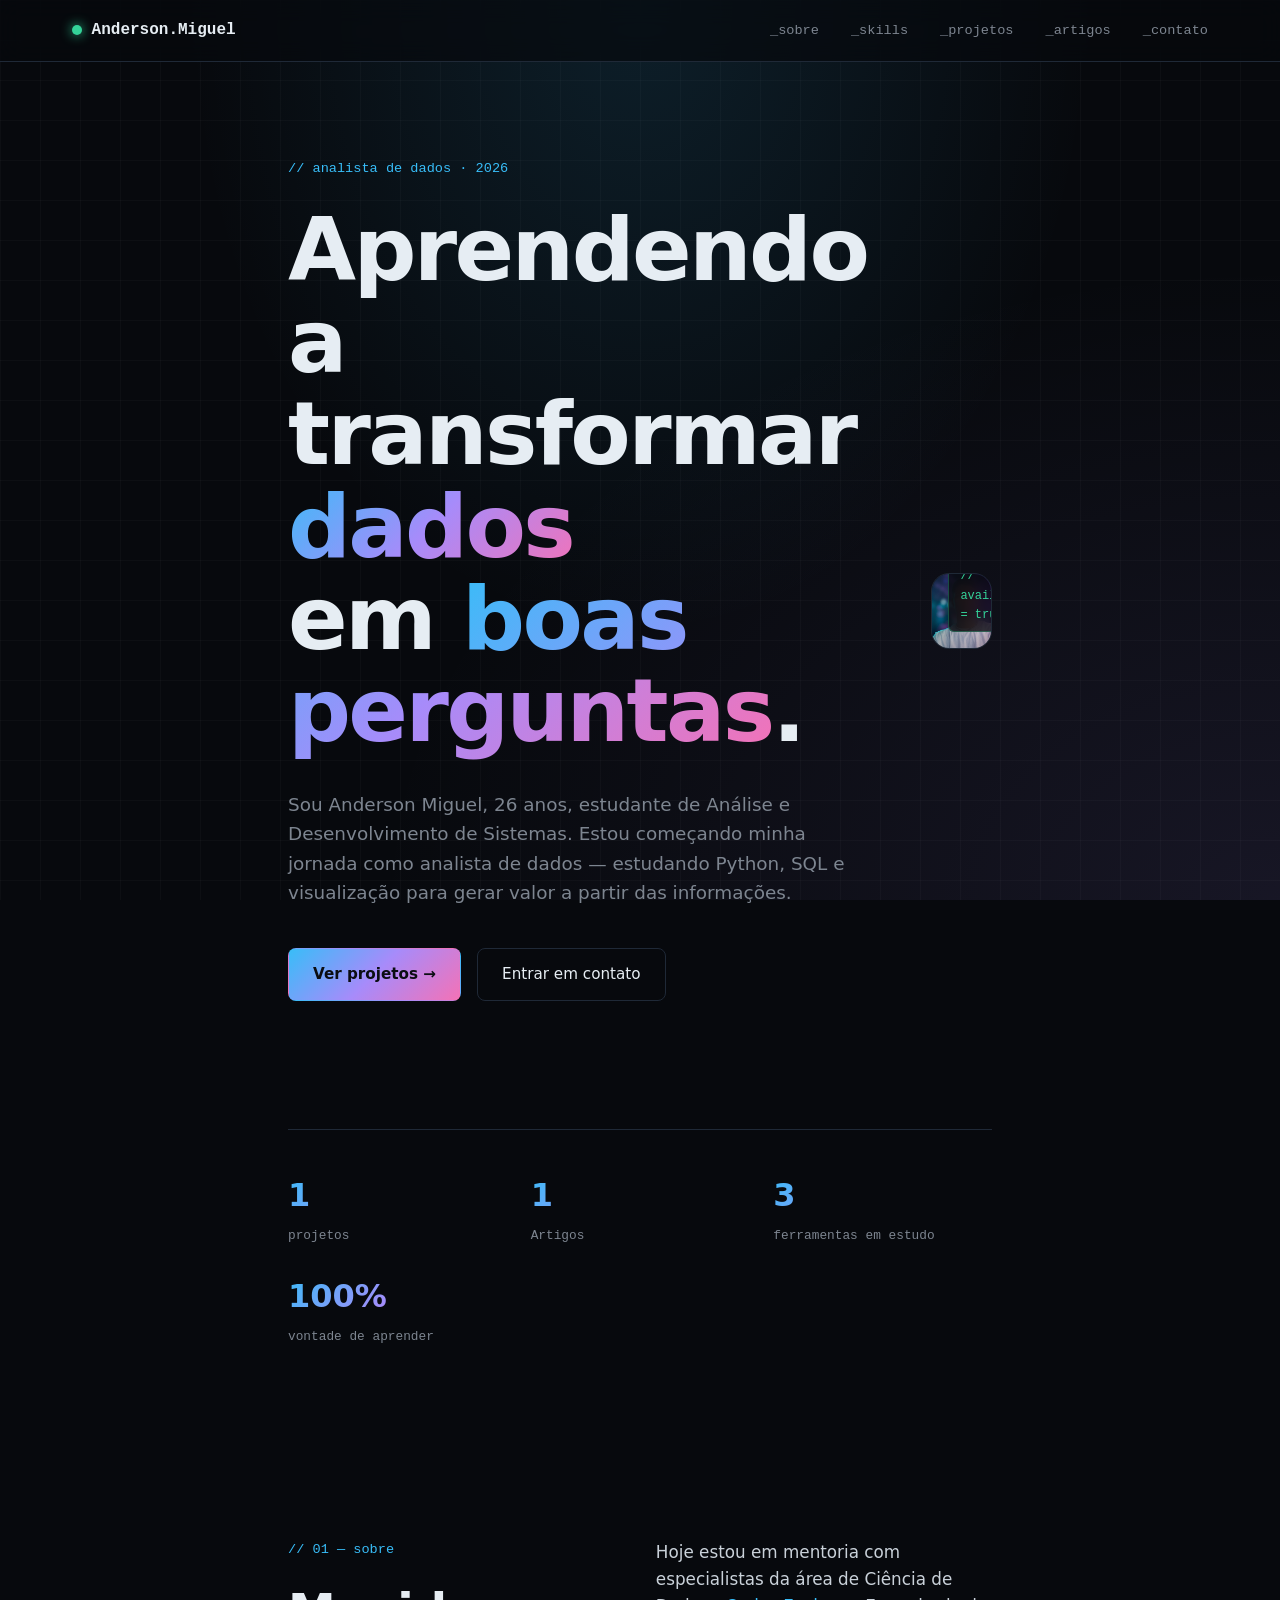
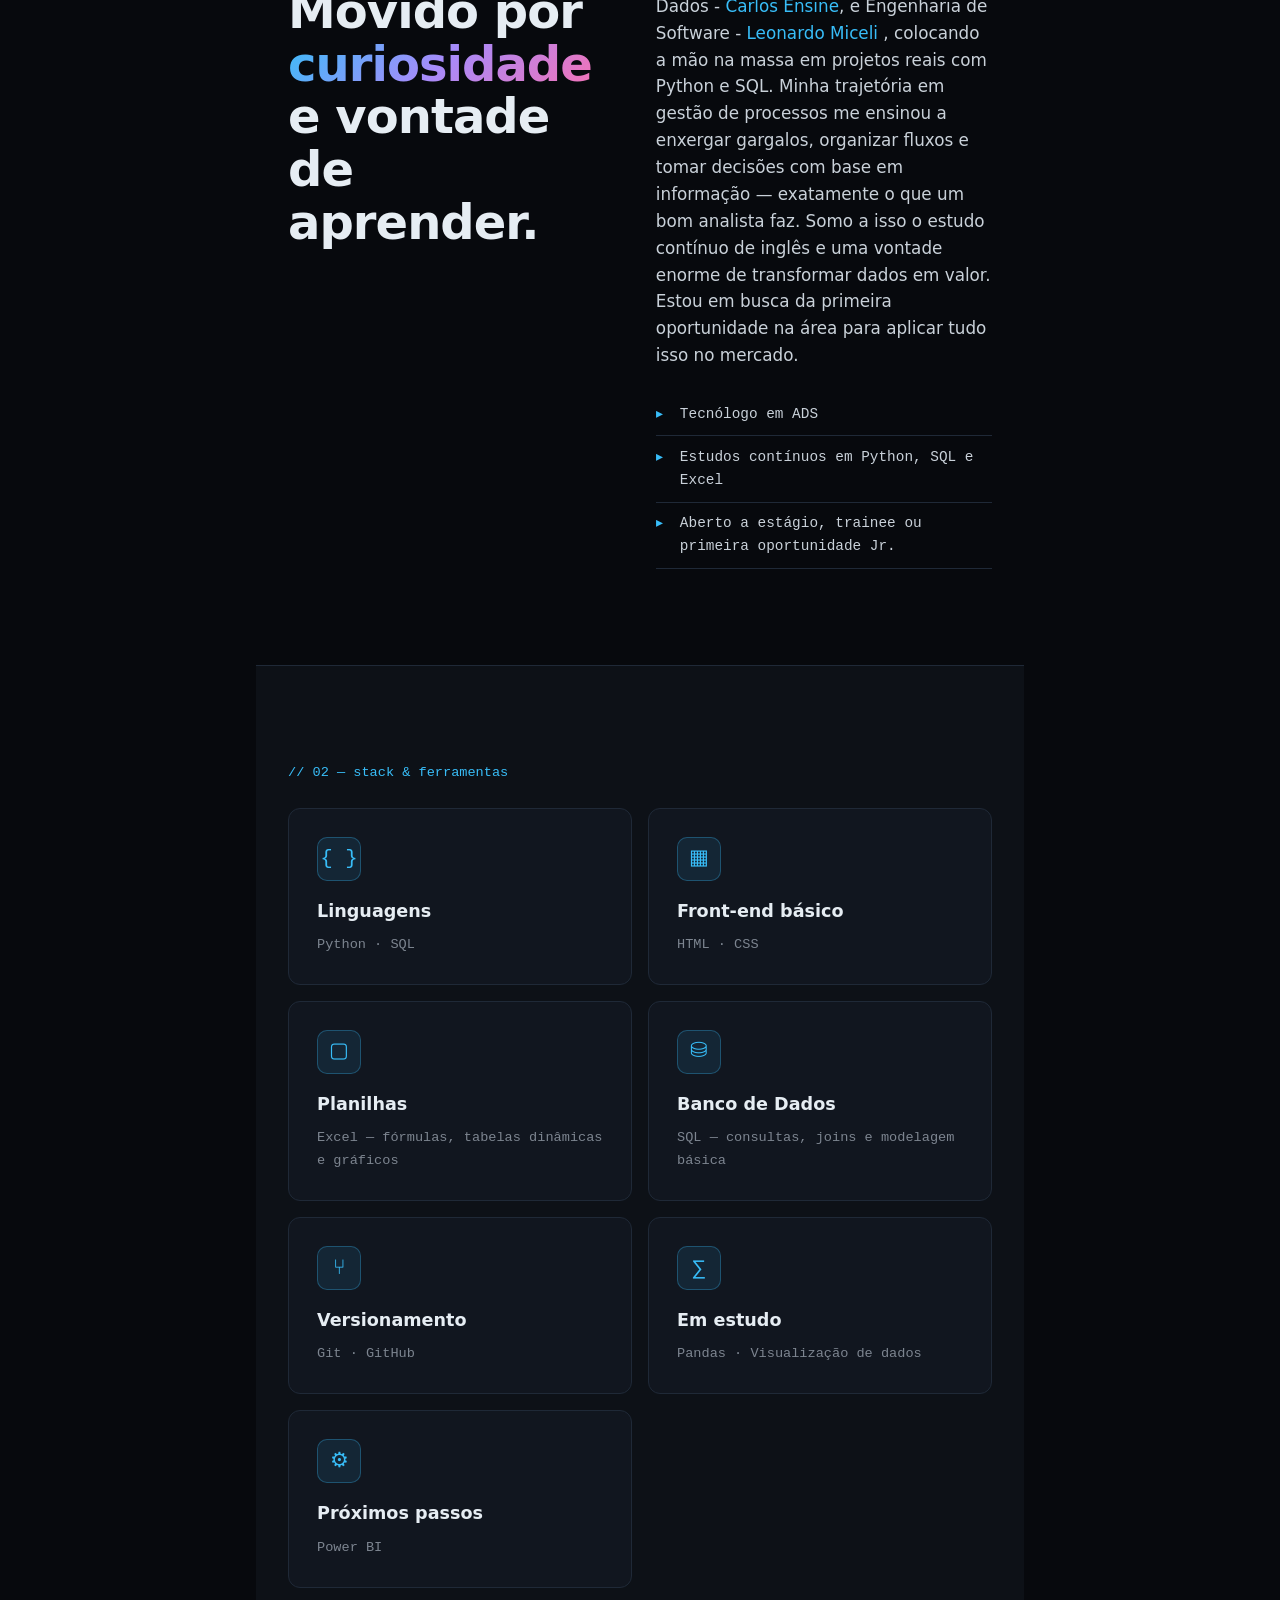
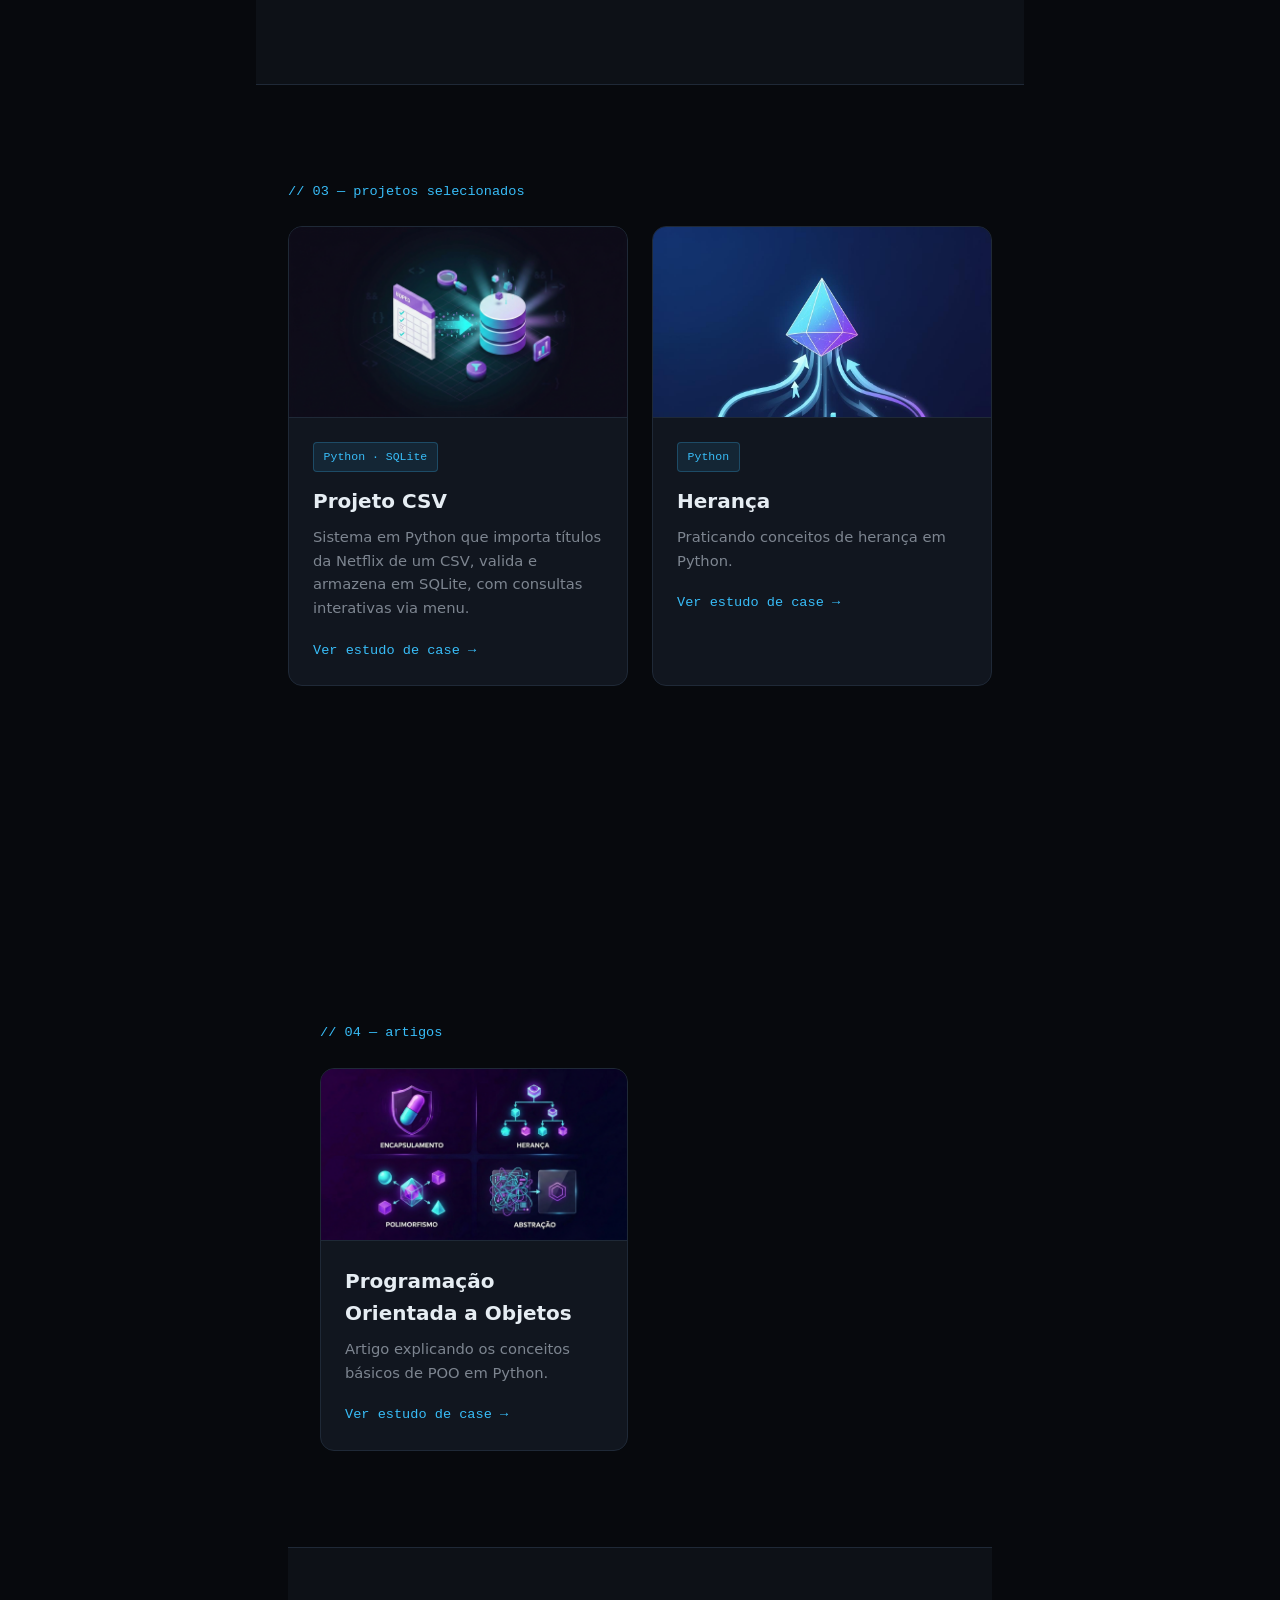
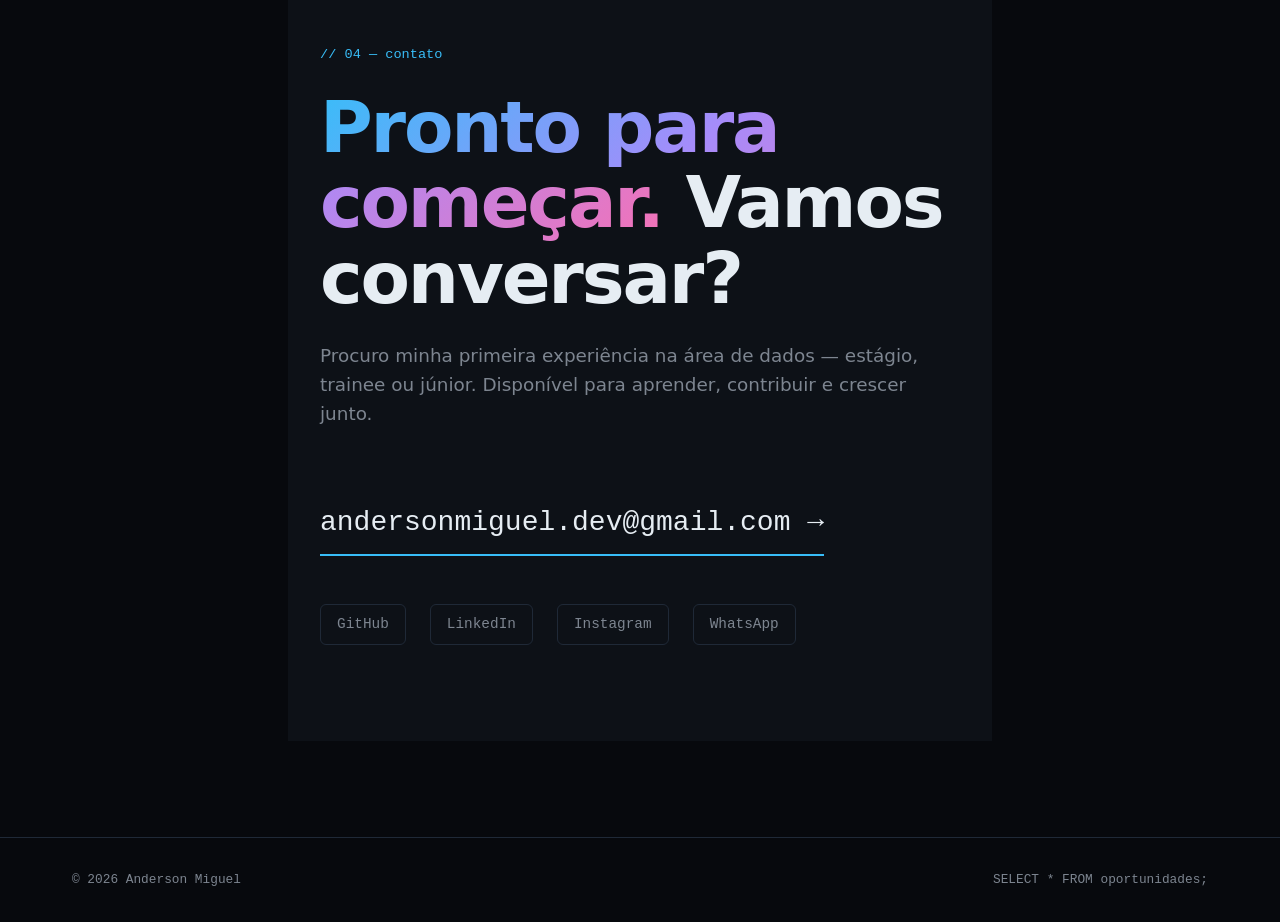
==== commit bc87d627: "alterações e adição de artigo" ====
--- a/index.html
+++ b/index.html
@@ -20,7 +20,9 @@
         <a href="#sobre">_sobre</a>
         <a href="#skills">_skills</a>
         <a href="#projetos">_projetos</a>
+        <a href="#artigos">_artigos</a>
         <a href="#contato">_contato</a>
+
       </nav>
     </div>
   </header>
@@ -29,7 +31,7 @@
     <section class="hero container">
       <div class="hero-grid">
         <div class="hero-text">
-          <p class="tag">// futuro analista de dados · 2026</p>
+          <p class="tag">// analista de dados · 2026</p>
           <h1>Aprendendo a transformar <span class="grad">dados</span><br />em <span class="grad">boas perguntas</span>.
           </h1>
           <p class="lede">Sou Anderson Miguel, 26 anos, estudante de Análise e Desenvolvimento de Sistemas. Estou
@@ -49,9 +51,9 @@
         </div>
       </div>
       <div class="stats">
-        <div><strong>26</strong><span>anos</span></div>
-        <div><strong>2º</strong><span>período de ADS</span></div>
-        <div><strong>5</strong><span>ferramentas em estudo</span></div>
+        <div><strong>1</strong><span>projetos</span></div>
+        <div><strong>1</strong><span>Artigos</span></div>
+        <div><strong>3</strong><span>ferramentas em estudo</span></div>
         <div><strong>100%</strong><span>vontade de aprender</span></div>
       </div>
     </section>
@@ -62,8 +64,7 @@
         <h2>Movido por <span class="grad">curiosidade</span> e vontade de aprender.</h2>
       </div>
       <div class="split-text">
-        <p>Tenho 26 anos, curso o 2º período de Análise e Desenvolvimento de Sistemas e direcionei minha carreira para a
-          área de dados. Hoje estou em mentoria com especialistas da área de Ciência de Dados - <a
+        <p>Hoje estou em mentoria com especialistas da área de Ciência de Dados - <a
             href="https://www.linkedin.com/in/encinecarlos/" target="_blank">Carlos Ensine</a>, e Engenharia de Software
           - <a href="https://www.linkedin.com/in/leonardo-miceli-7564a989/" target="_blank">Leonardo Miceli</a> ,
           colocando a mão na massa em projetos reais com Python
@@ -75,7 +76,7 @@
 
           Estou em busca da primeira oportunidade na área para aplicar tudo isso no mercado.</p>
         <ul class="bullets">
-          <li>Tecnólogo em ADS — 2º período</li>
+          <li>Tecnólogo em ADS</li>
           <li>Estudos contínuos em Python, SQL e Excel</li>
           <li>Aberto a estágio, trainee ou primeira oportunidade Jr.</li>
         </ul>
@@ -109,17 +110,17 @@
           <div class="skill-card">
             <div class="skill-icon">⑂</div>
             <h3>Versionamento</h3>
-            <p>Git · GitHub — commits, branches e repositórios</p>
+            <p>Git · GitHub </p>
           </div>
           <div class="skill-card">
             <div class="skill-icon">∑</div>
             <h3>Em estudo</h3>
-            <p>Estatística · Pandas · Visualização de dados</p>
+            <p> Pandas · Visualização de dados</p>
           </div>
           <div class="skill-card">
             <div class="skill-icon">⚙</div>
             <h3>Próximos passos</h3>
-            <p>Power BI · Jupyter</p>
+            <p>Power BI </p>
           </div>
         </div>
       </div>
@@ -128,6 +129,7 @@
     <section id="projetos" class="container">
       <p class="section-num">// 03 — projetos selecionados</p>
       <div class="projects">
+
         <article class="project">
 
           <div class="project-visual v1" style="padding:0;overflow:hidden;">
@@ -142,14 +144,61 @@
             <a href="https://github.com/andersonmrsb/projeto-csv" target="_blank" rel="noopener">Ver estudo de case
               →</a>
           </div>
+
+
         </article>
 
-        <span></span><span></span><span></span><span></span><span></span>
-        <span></span><span></span><span></span><span></span><span></span>
-        <span></span><span></span><span></span><span></span><span></span>
-        <span></span><span></span><span></span><span></span><span></span>
-      </div>
-      </div>
+        <article class="project">
+
+          <div class="project-visual v1" style="padding:0;overflow:hidden;">
+            <img src="heranca.png" alt="heranca em python"
+              style="width:100%;height:100%;object-fit:cover;display:block;" />
+          </div>
+          <div class="project-info">
+            <span class="badge">Python</span>
+            <h3>Herança</h3>
+            <p>Praticando conceitos de herança em Python.</p>
+            <a href="https://github.com/andersonmrsb/exerc-cios_POO" target="_blank" rel="noopener">Ver estudo de case
+              →</a>
+          </div>
+
+
+        </article>
+
+        <span></span><span></span><span></span><span></span><span></span>
+        <span></span><span></span><span></span><span></span><span></span>
+        <span></span><span></span><span></span><span></span><span></span>
+        <span></span><span></span><span></span><span></span><span></span>
+      </div>
+      </div>
+
+      <section id="artigos" class="container">
+        <p class="section-num">// 04 — artigos</p>
+        <div class="projects">
+
+          <article class="project">
+
+            <div class="project-visual v1" style="padding:0;overflow:hidden;">
+              <img src="POO.png" alt="Artigo POO" style="width:100%;height:100%;object-fit:cover;display:block;" />
+            </div>
+            <div class="project-info">
+
+              <h3>Programação Orientada a Objetos</h3>
+              <p>Artigo explicando os conceitos básicos de POO em Python.</p>
+              <a href="artigo_poo.html" target="_blank">Ver estudo de case
+                →</a>
+            </div>
+
+
+        </div>
+      </section>
+
+      <span></span><span></span><span></span><span></span><span></span>
+      <span></span><span></span><span></span><span></span><span></span>
+      <span></span><span></span><span></span><span></span><span></span>
+      <span></span><span></span><span></span><span></span><span></span>
+
+
 
 
       <section id="contato" class="contato-section">
@@ -158,7 +207,7 @@
           <h2><span class="grad">Pronto para começar.</span> Vamos conversar?</h2>
           <p class="lede">Procuro minha primeira experiência na área de dados — estágio, trainee ou júnior. Disponível
             para aprender, contribuir e crescer junto.</p>
-          <a href="https://wa.me/5521981272651" class="big-link" target="_blank" rel="noopener">
+          <a href="mailto:andersonmiguel.dev@gmail.com" class="big-link" target="_blank" rel="noopener">
             andersonmiguel.dev@gmail.com
             →</a>
           <div class="socials">
--- a/style.css
+++ b/style.css
@@ -620,4 +620,11 @@
   .photo-frame {
     max-width: 260px;
   }
+}
+
+/* artigos */
+
+main {
+  align-items: center;
+  margin: auto 20% ;
 }
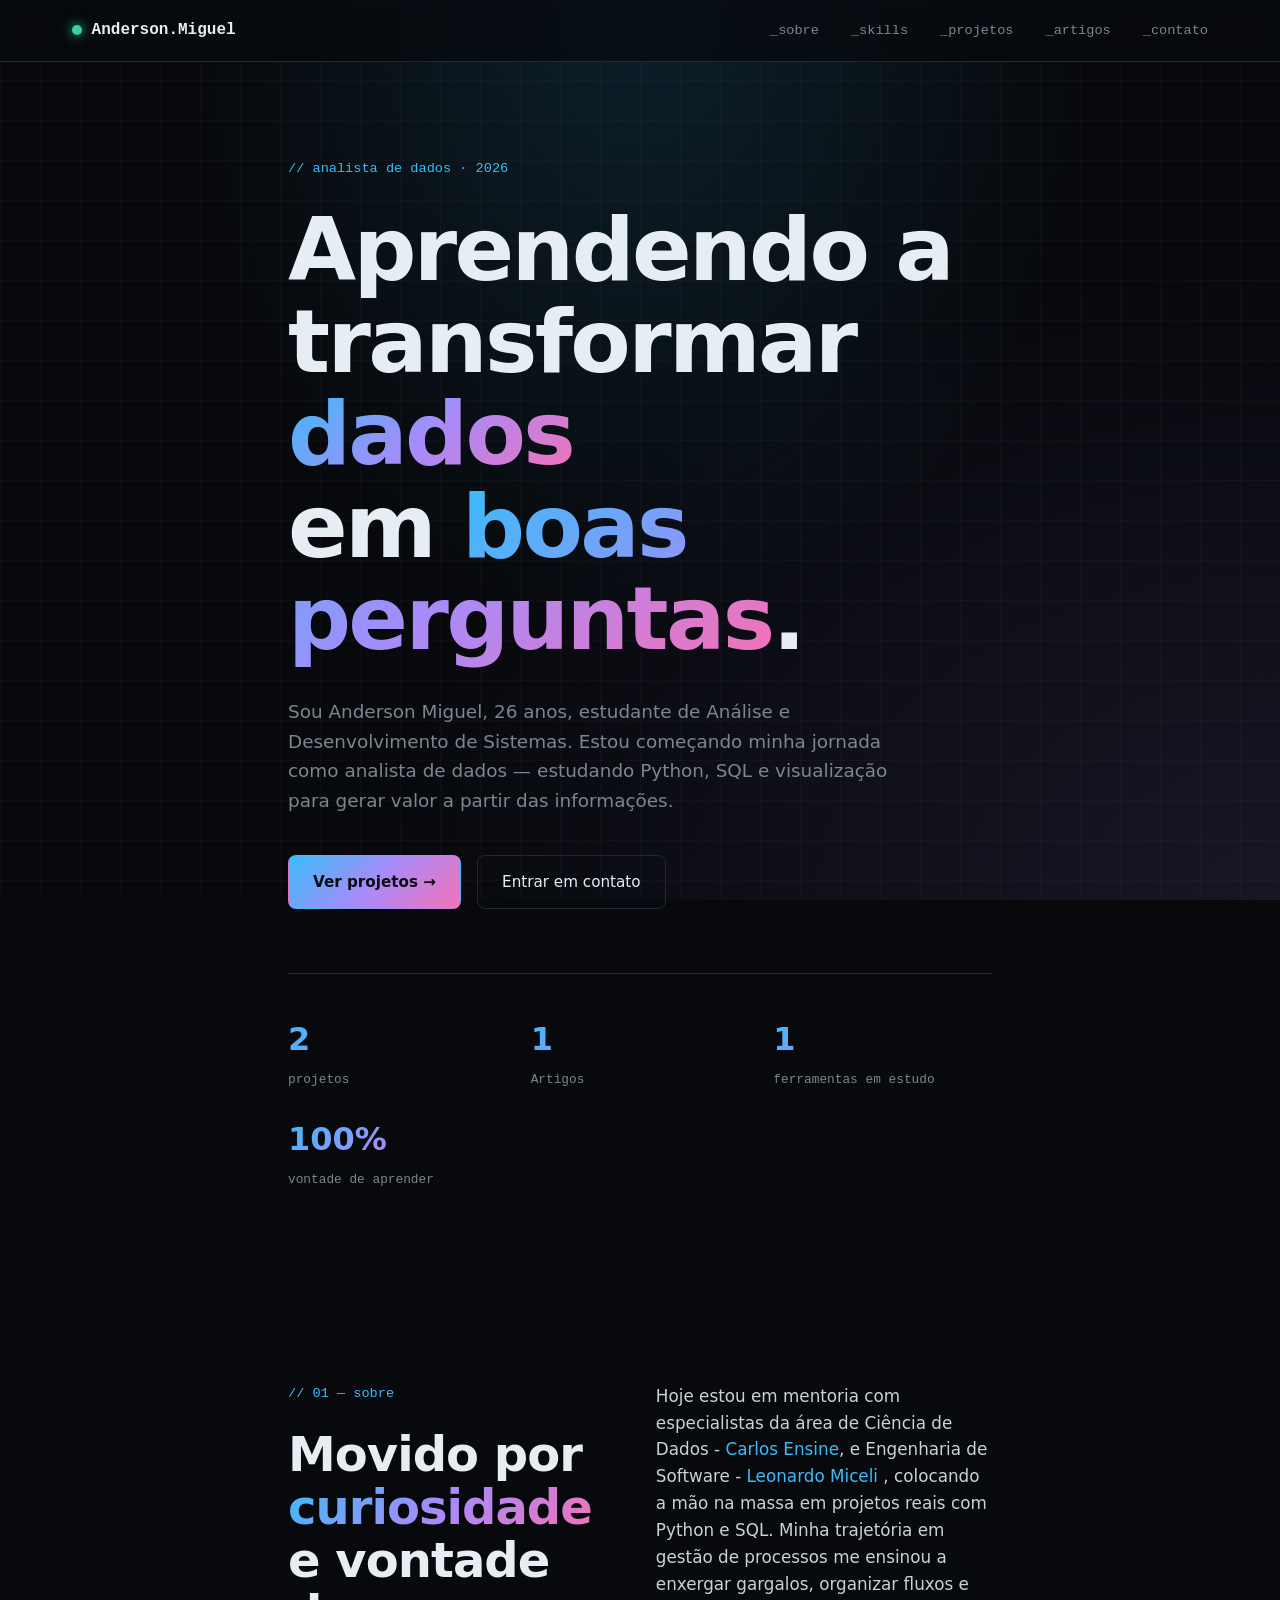
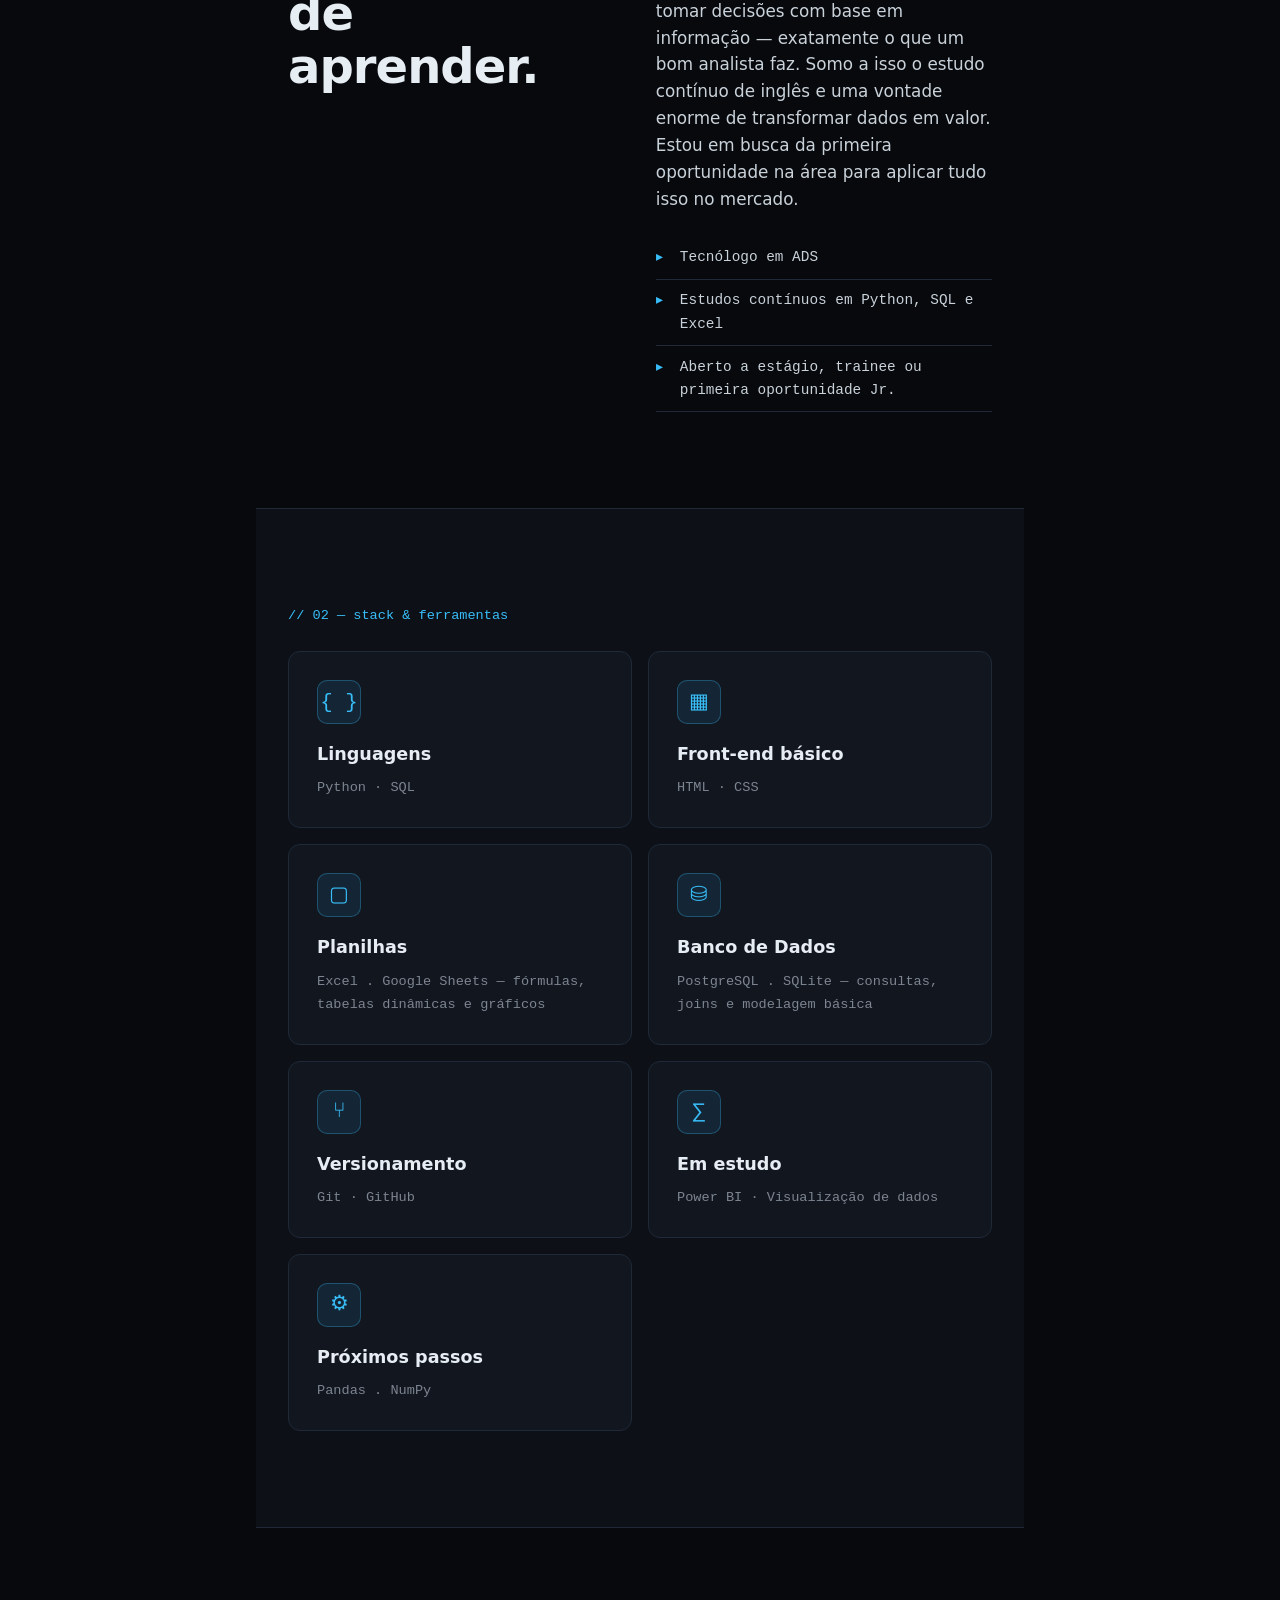
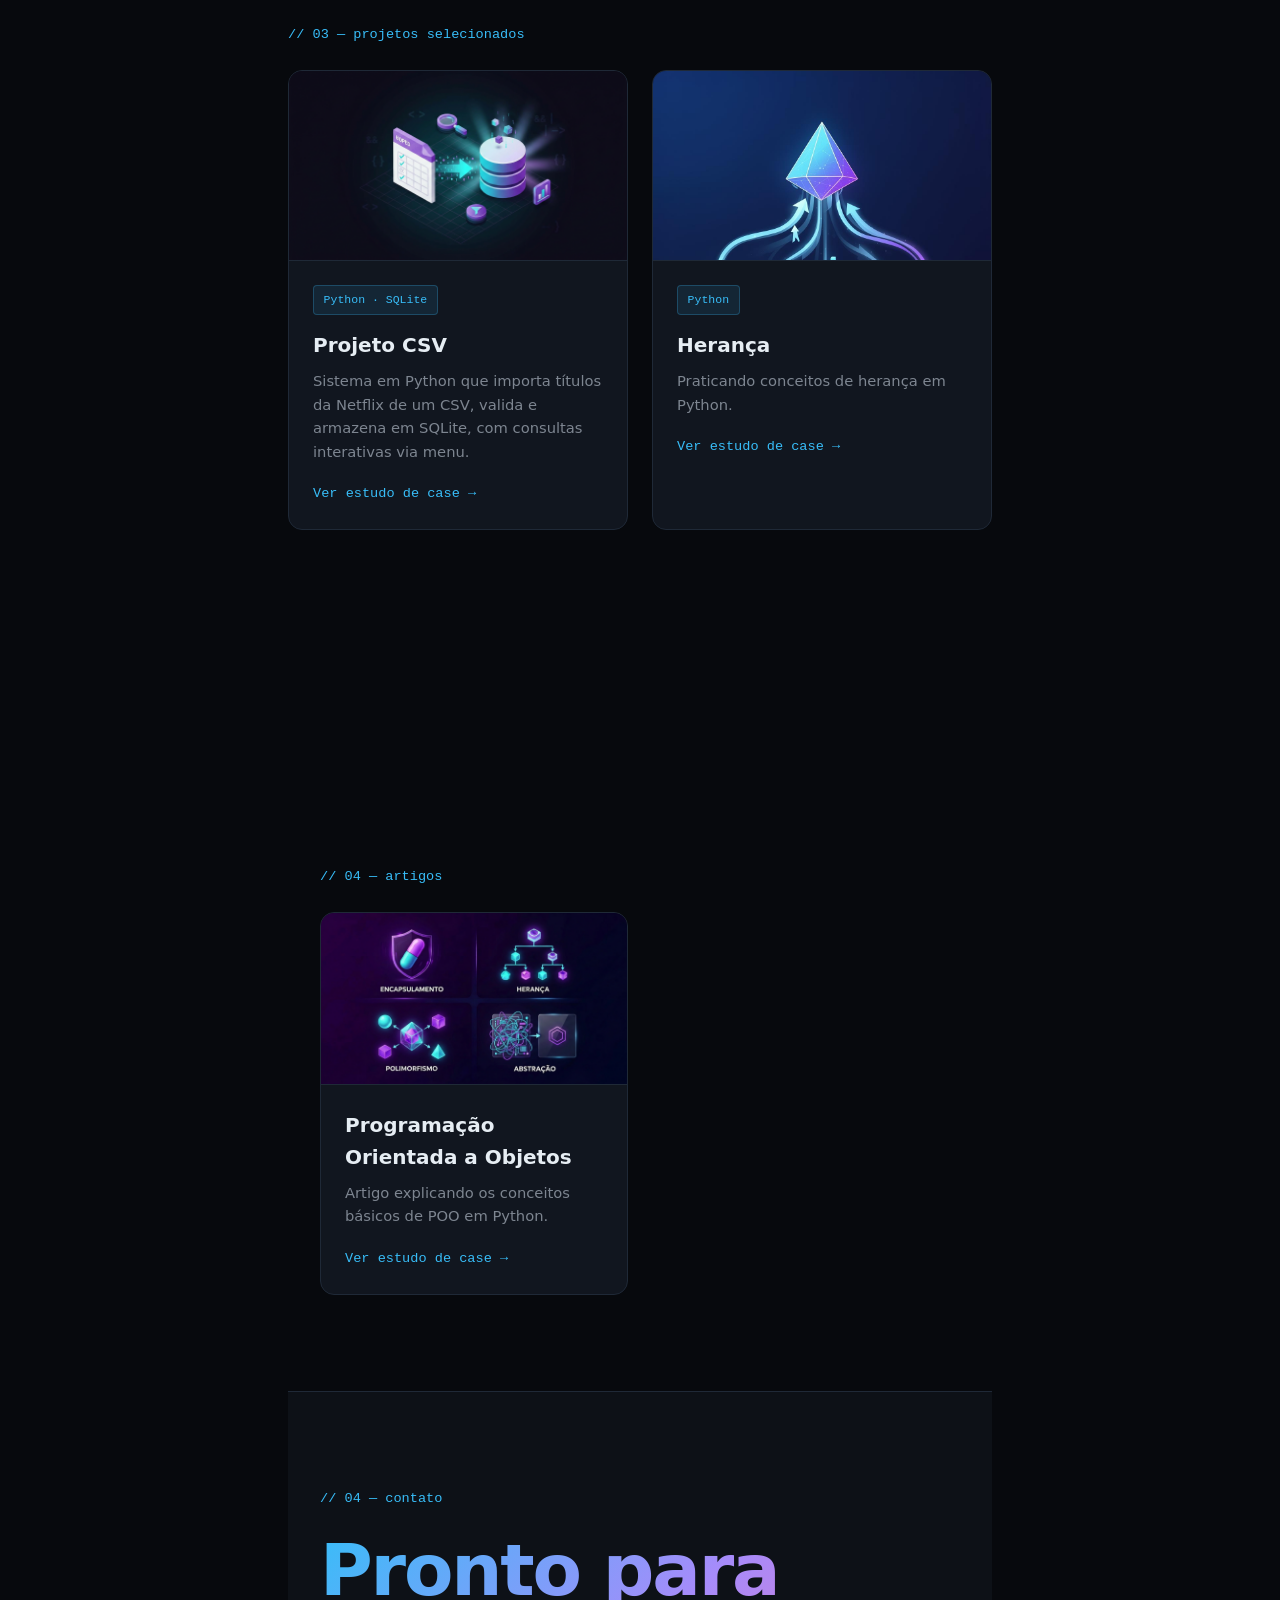
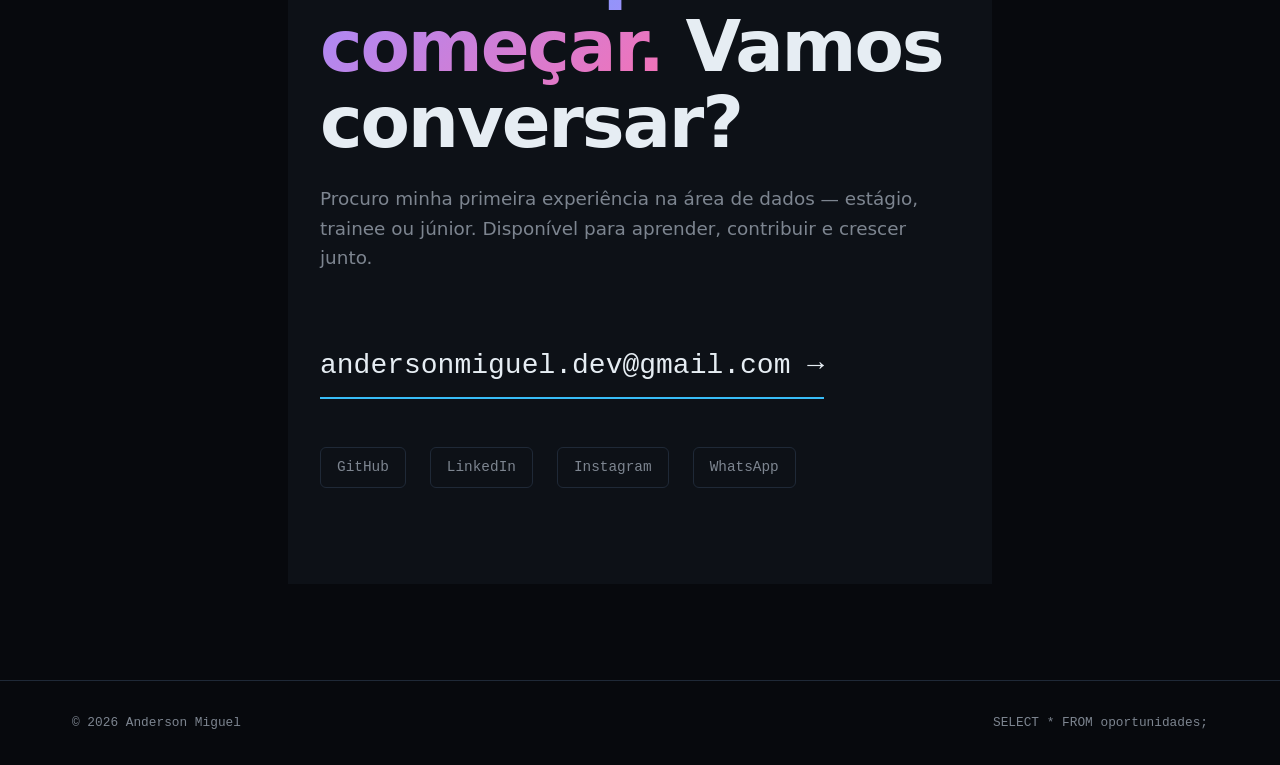
==== commit d1a03155: "editando informações e retirando imagem" ====
--- a/index.html
+++ b/index.html
@@ -4,7 +4,7 @@
 <head>
   <meta charset="UTF-8" />
   <meta name="viewport" content="width=device-width, initial-scale=1.0" />
-  <title>Anderson Miguel — Futuro Analista de Dados</title>
+  <title>Anderson Miguel — Analista de Dados</title>
   <meta name="description"
     content="Portfólio de Anderson Miguel — estudante de ADS em formação para Analista de Dados. Python, SQL, HTML, CSS, Excel." />
   <link rel="stylesheet" href="style.css" />
@@ -42,18 +42,12 @@
             <a href="#contato" class="btn ghost">Entrar em contato</a>
           </div>
         </div>
-        <div class="hero-photo">
-          <div class="photo-frame">
-            <img src="anderson.jpg" alt="Anderson Miguel" />
-            <div class="photo-glow"></div>
-            <span class="photo-tag">// available_for_hire = true</span>
-          </div>
-        </div>
+
       </div>
       <div class="stats">
-        <div><strong>1</strong><span>projetos</span></div>
+        <div><strong>2</strong><span>projetos</span></div>
         <div><strong>1</strong><span>Artigos</span></div>
-        <div><strong>3</strong><span>ferramentas em estudo</span></div>
+        <div><strong>1</strong><span>ferramentas em estudo</span></div>
         <div><strong>100%</strong><span>vontade de aprender</span></div>
       </div>
     </section>
@@ -100,12 +94,12 @@
           <div class="skill-card">
             <div class="skill-icon">▢</div>
             <h3>Planilhas</h3>
-            <p>Excel — fórmulas, tabelas dinâmicas e gráficos</p>
+            <p>Excel . Google Sheets — fórmulas, tabelas dinâmicas e gráficos</p>
           </div>
           <div class="skill-card">
             <div class="skill-icon">⛁</div>
             <h3>Banco de Dados</h3>
-            <p>SQL — consultas, joins e modelagem básica</p>
+            <p>PostgreSQL . SQLite — consultas, joins e modelagem básica</p>
           </div>
           <div class="skill-card">
             <div class="skill-icon">⑂</div>
@@ -115,12 +109,12 @@
           <div class="skill-card">
             <div class="skill-icon">∑</div>
             <h3>Em estudo</h3>
-            <p> Pandas · Visualização de dados</p>
+            <p> Power BI · Visualização de dados</p>
           </div>
           <div class="skill-card">
             <div class="skill-icon">⚙</div>
             <h3>Próximos passos</h3>
-            <p>Power BI </p>
+            <p>Pandas . NumPy</p>
           </div>
         </div>
       </div>
--- a/style.css
+++ b/style.css
@@ -126,7 +126,7 @@
 }
 
 .hero-grid {
-  display: grid;
+
   grid-template-columns: 1.3fr 1fr;
   gap: 4rem;
   align-items: center;
@@ -626,5 +626,5 @@
 
 main {
   align-items: center;
-  margin: auto 20% ;
+  margin: auto 20%;
 }
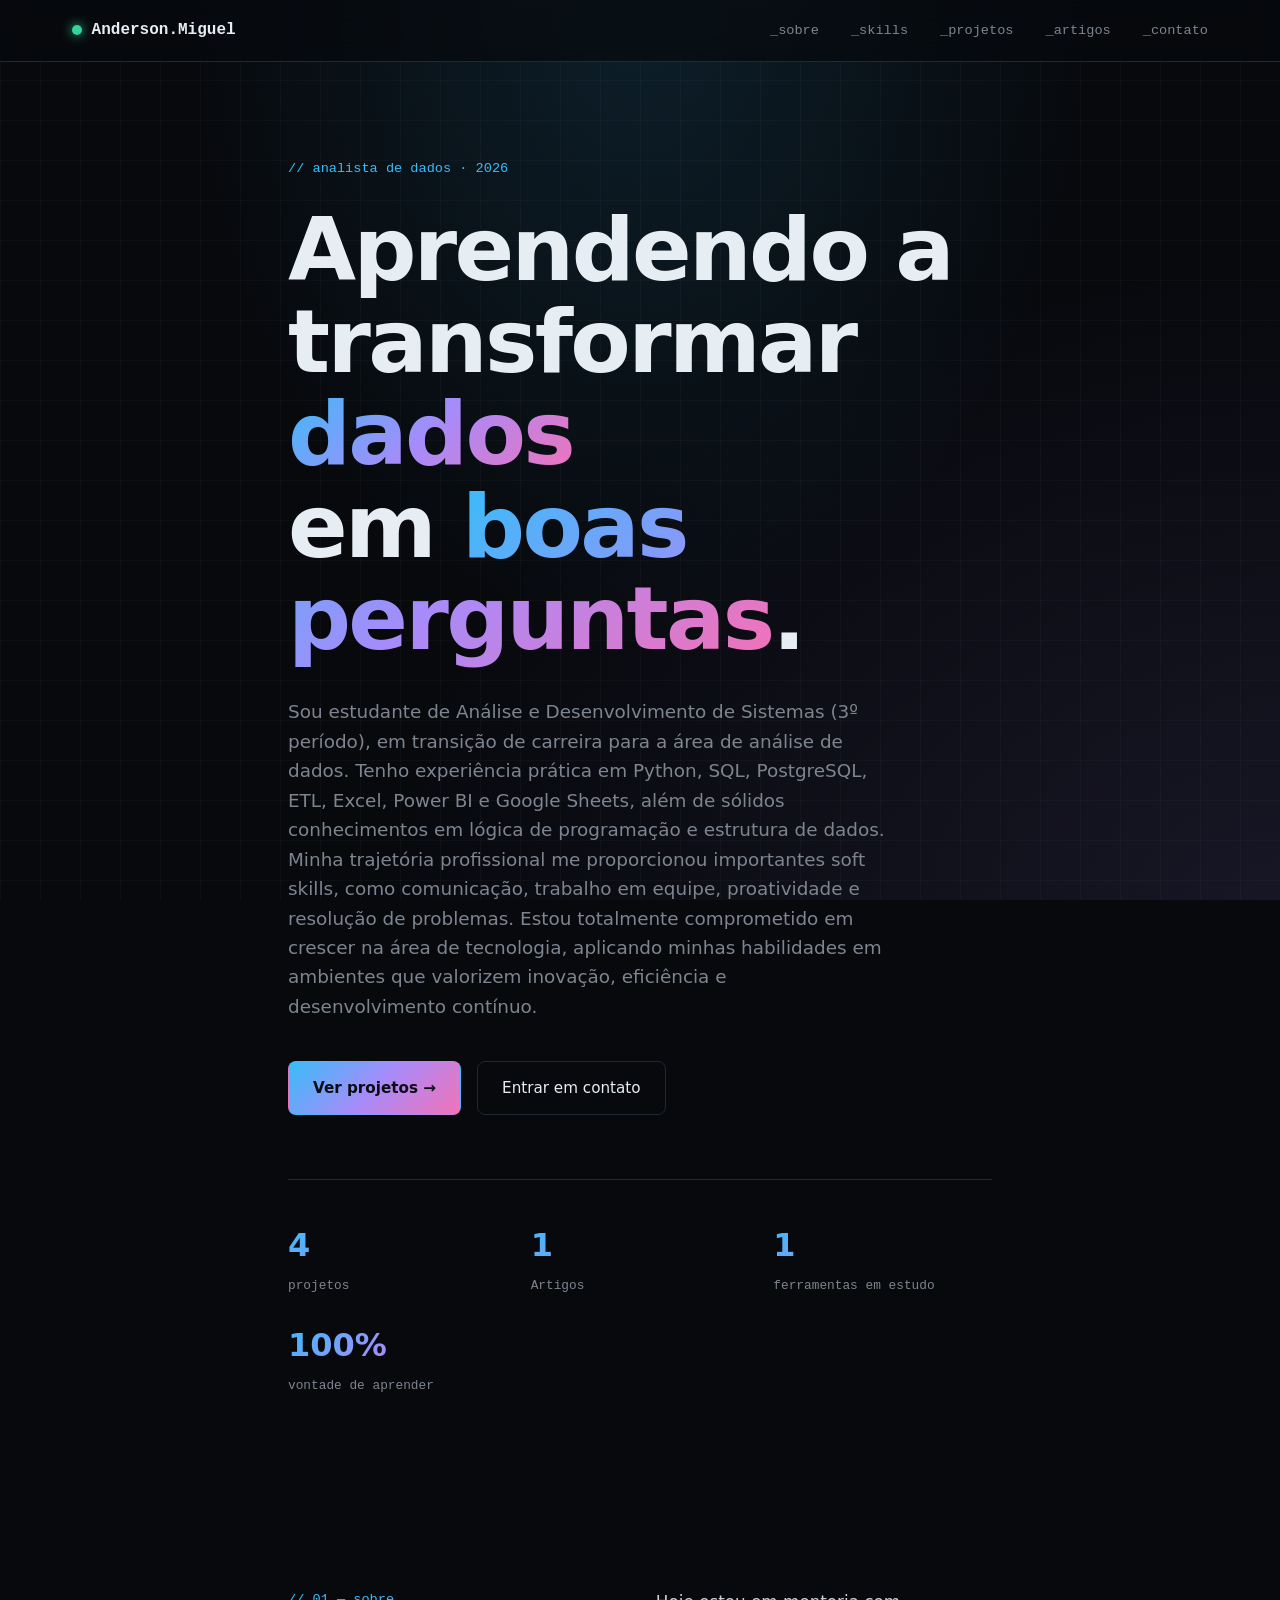
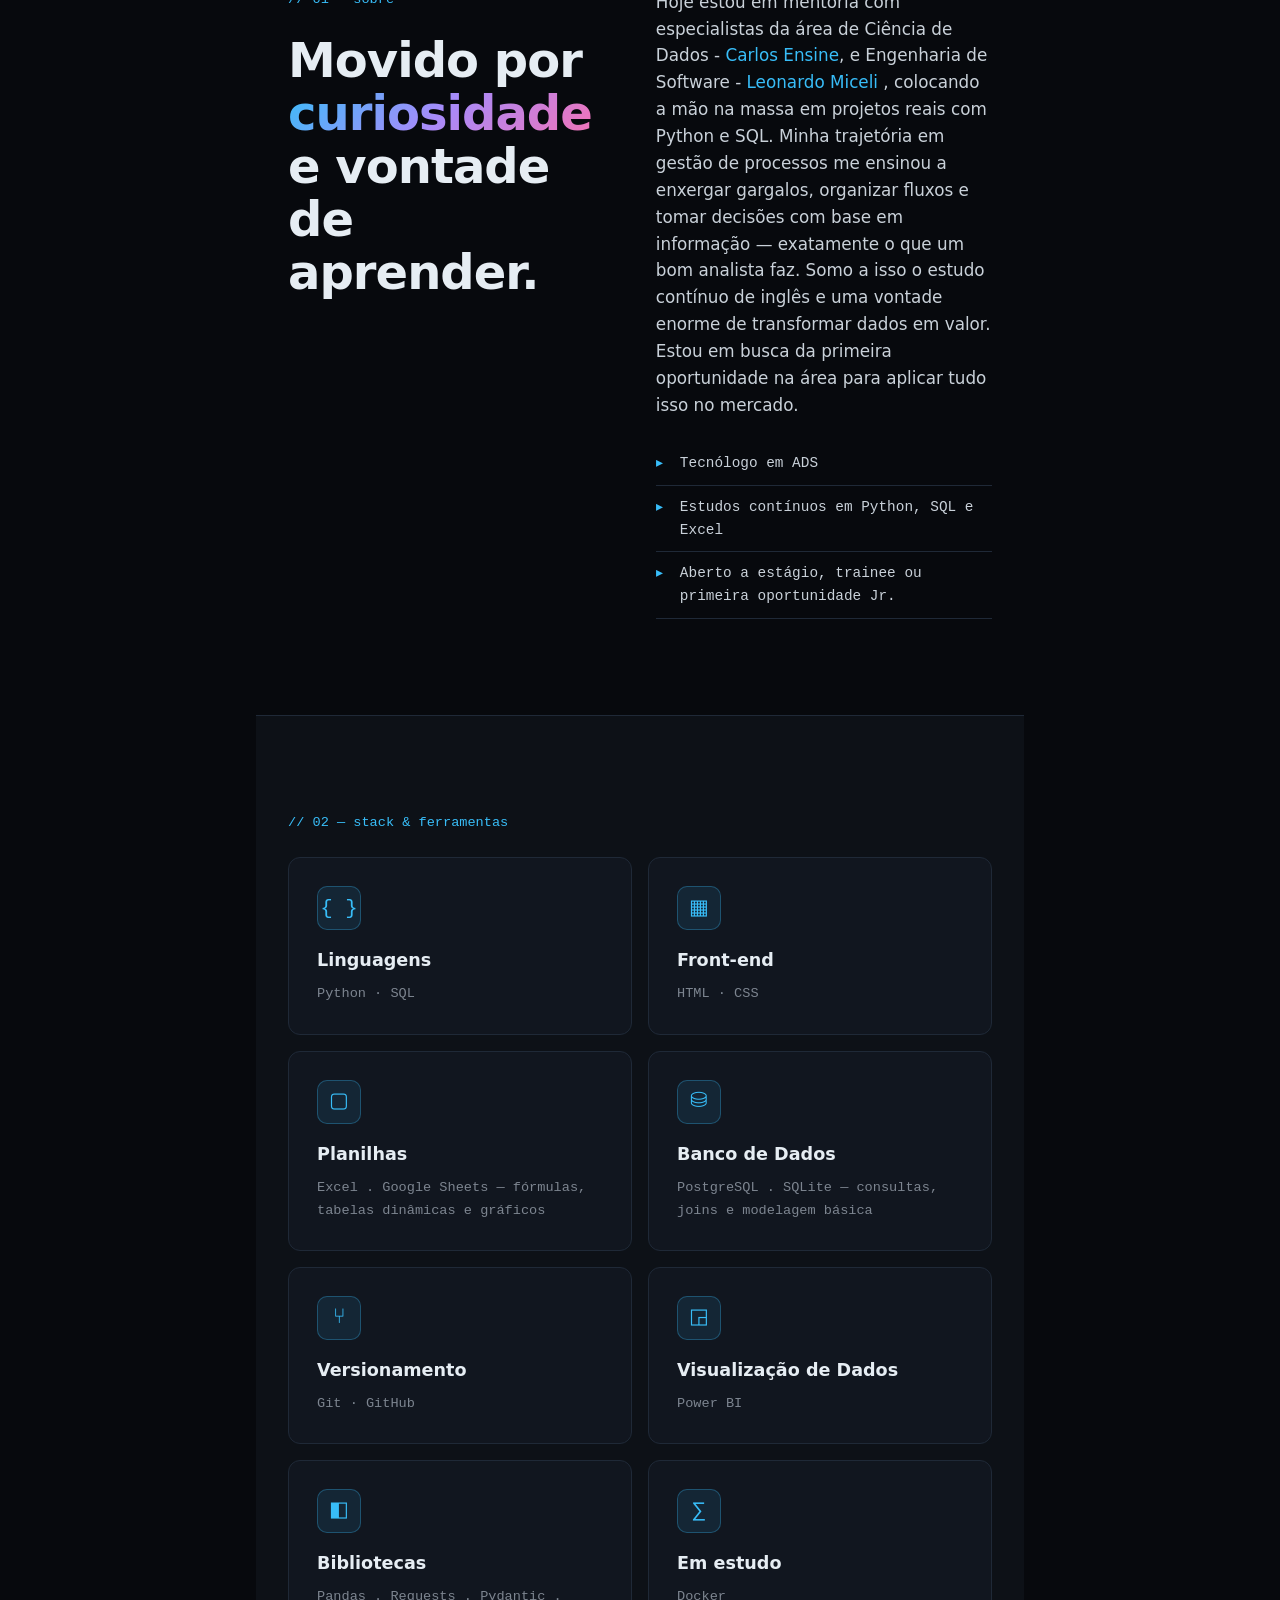
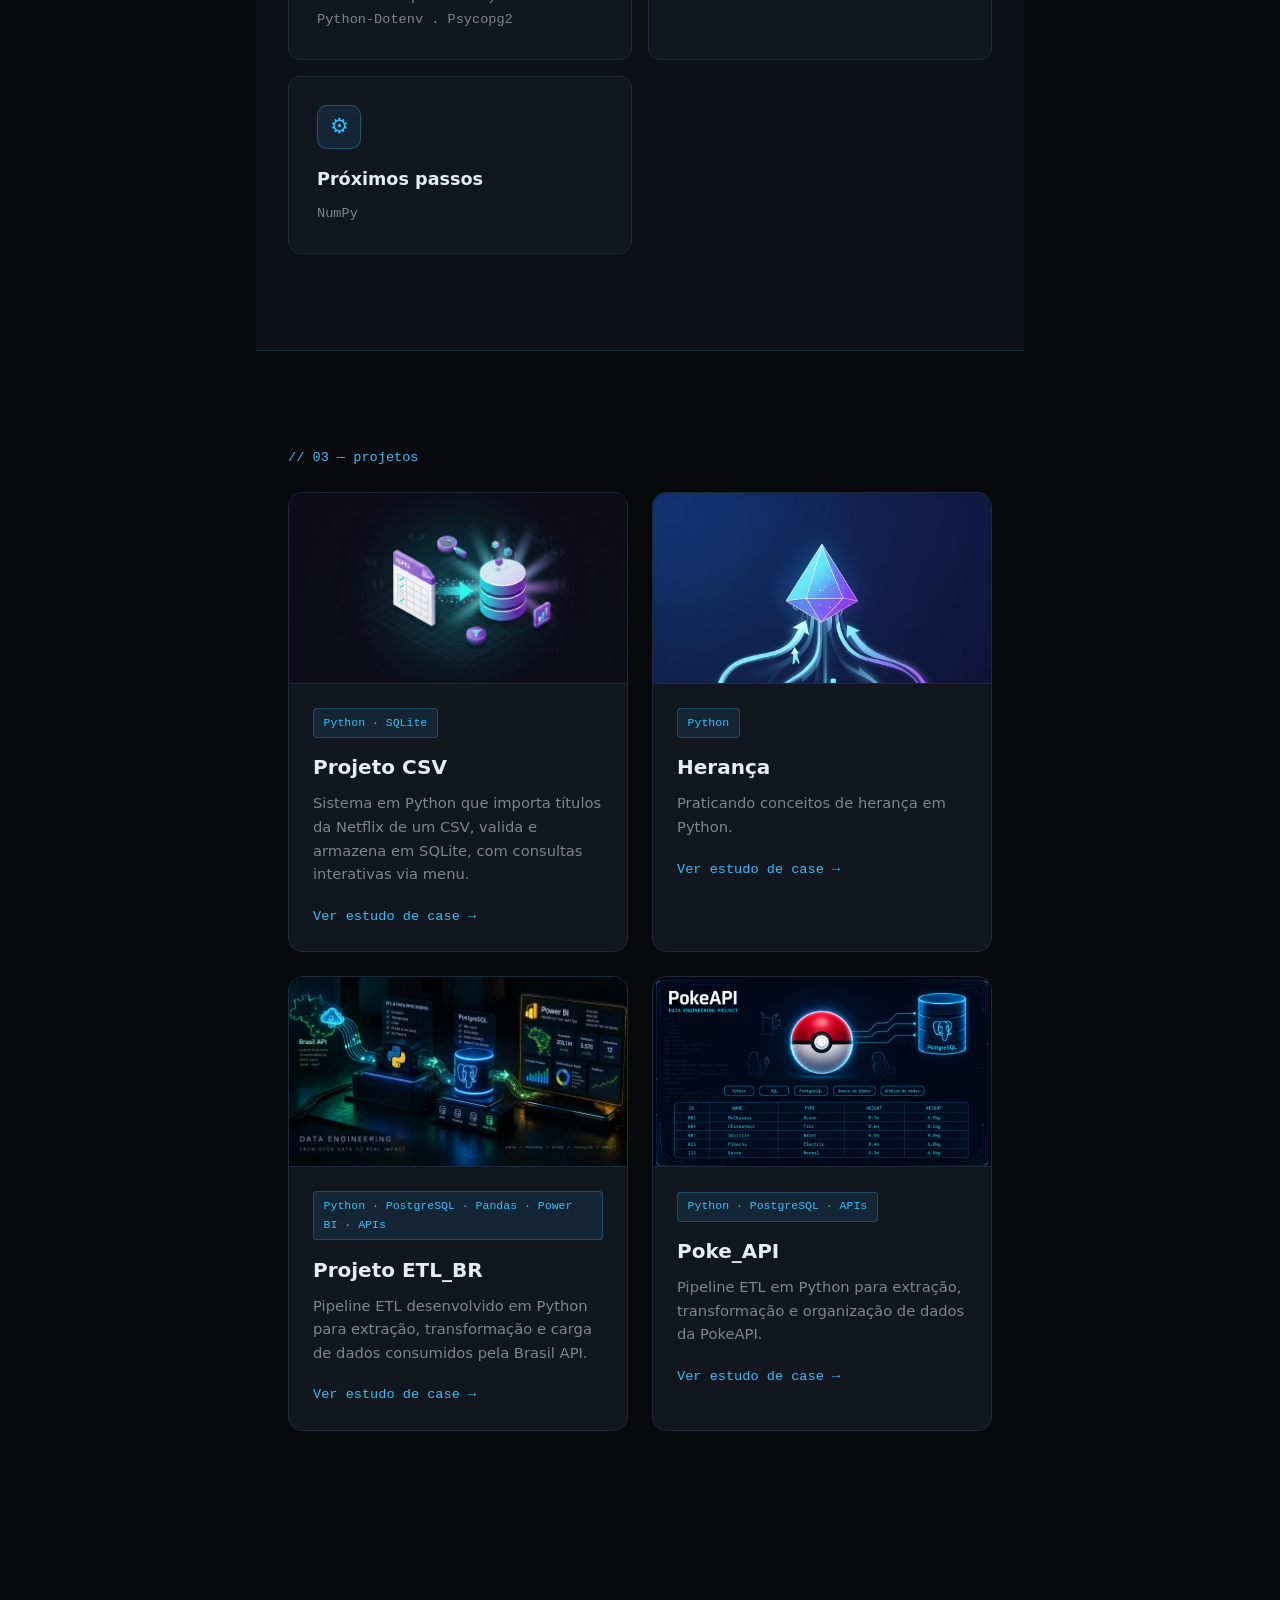
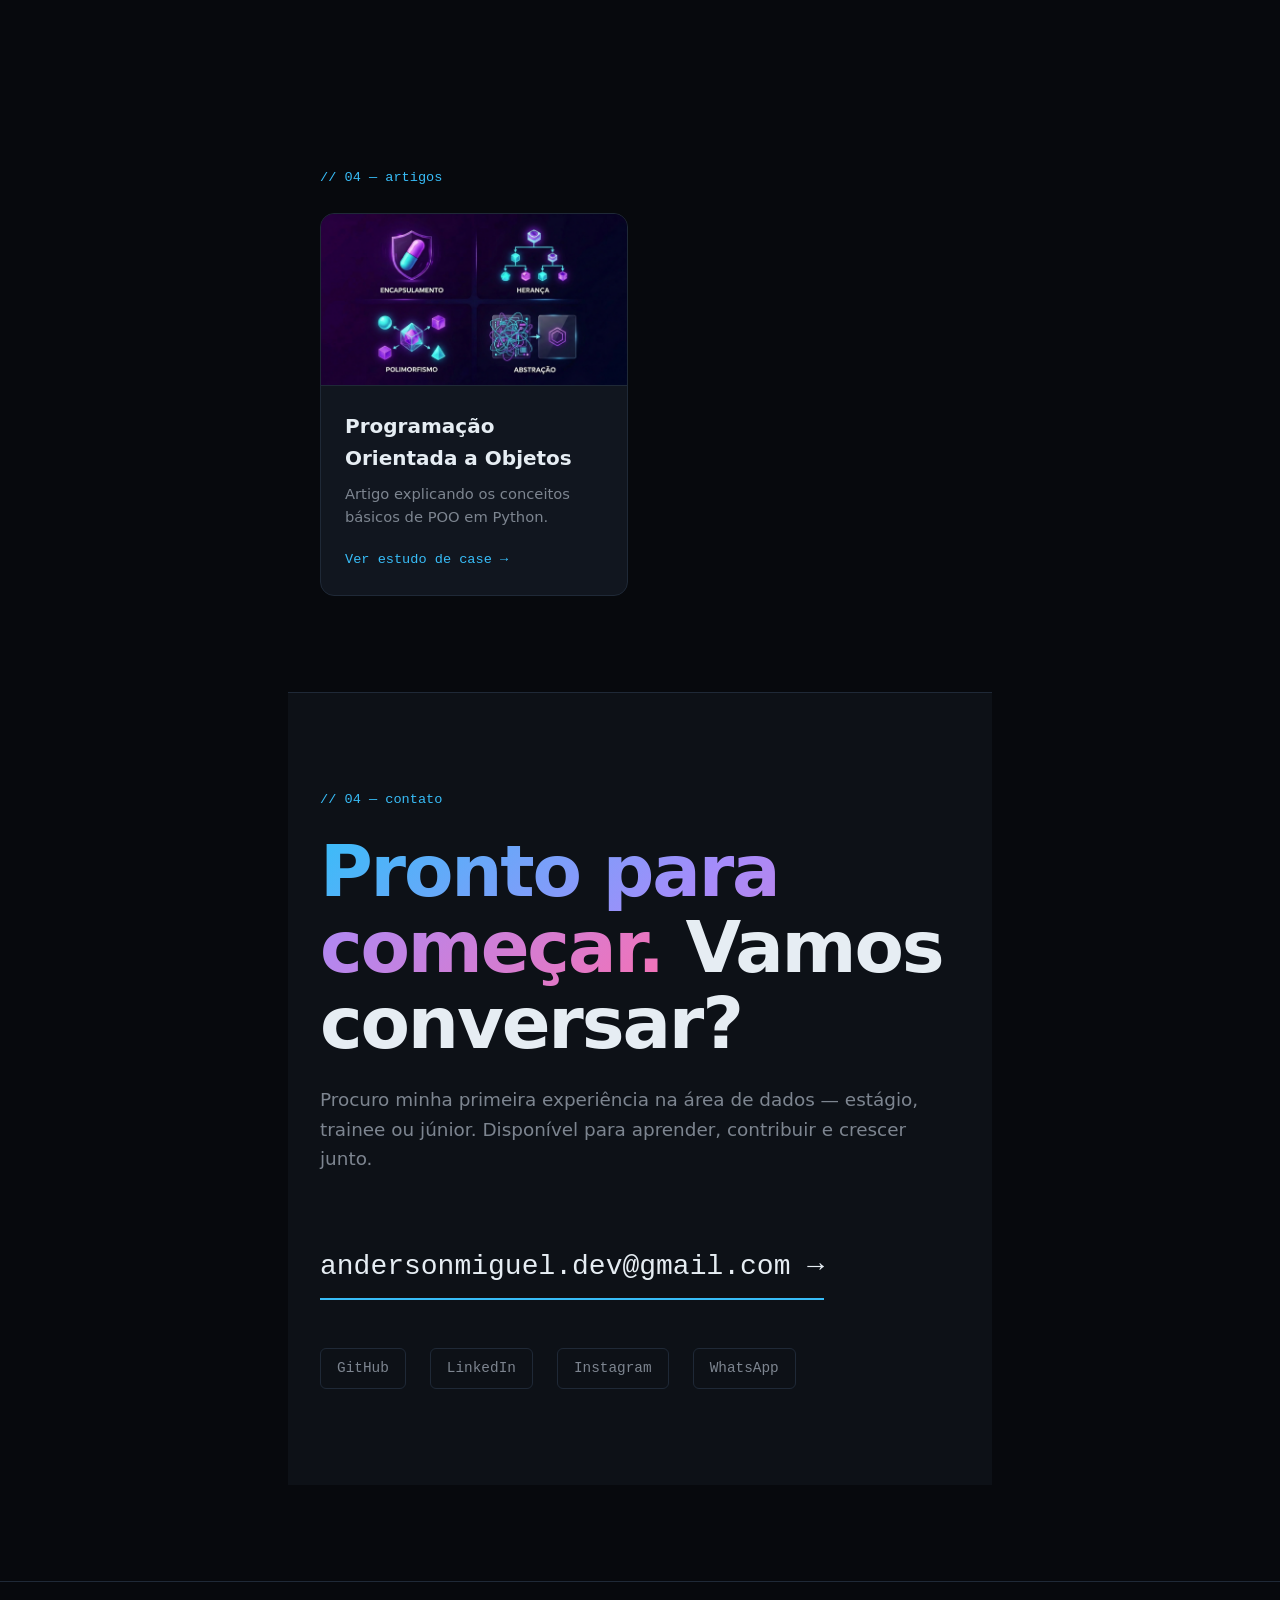
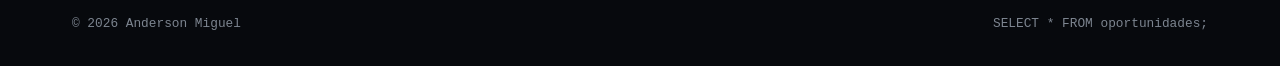
==== commit bcd6e17e: "adicionando projetos" ====
--- a/index.html
+++ b/index.html
@@ -34,9 +34,12 @@
           <p class="tag">// analista de dados · 2026</p>
           <h1>Aprendendo a transformar <span class="grad">dados</span><br />em <span class="grad">boas perguntas</span>.
           </h1>
-          <p class="lede">Sou Anderson Miguel, 26 anos, estudante de Análise e Desenvolvimento de Sistemas. Estou
-            começando minha jornada como analista de dados — estudando Python, SQL e visualização para gerar valor a
-            partir das informações.</p>
+          <p class="lede">Sou estudante de Análise e Desenvolvimento de Sistemas (3º período), em transição de carreira
+            para a área de análise de dados. Tenho experiência prática em Python, SQL, PostgreSQL, ETL, Excel, Power BI
+            e Google Sheets, além de sólidos conhecimentos em lógica de programação e estrutura de dados.
+            Minha trajetória profissional me proporcionou importantes soft skills, como comunicação, trabalho em equipe,
+            proatividade e resolução de problemas. Estou totalmente comprometido em crescer na área de tecnologia,
+            aplicando minhas habilidades em ambientes que valorizem inovação, eficiência e desenvolvimento contínuo.</p>
           <div class="hero-cta">
             <a href="#projetos" class="btn primary">Ver projetos →</a>
             <a href="#contato" class="btn ghost">Entrar em contato</a>
@@ -45,7 +48,7 @@
 
       </div>
       <div class="stats">
-        <div><strong>2</strong><span>projetos</span></div>
+        <div><strong>4</strong><span>projetos</span></div>
         <div><strong>1</strong><span>Artigos</span></div>
         <div><strong>1</strong><span>ferramentas em estudo</span></div>
         <div><strong>100%</strong><span>vontade de aprender</span></div>
@@ -88,7 +91,7 @@
           </div>
           <div class="skill-card">
             <div class="skill-icon">▦</div>
-            <h3>Front-end básico</h3>
+            <h3>Front-end</h3>
             <p>HTML · CSS</p>
           </div>
           <div class="skill-card">
@@ -107,21 +110,31 @@
             <p>Git · GitHub </p>
           </div>
           <div class="skill-card">
+            <div class="skill-icon">◲</div>
+            <h3>Visualização de Dados</h3>
+            <p> Power BI </p>
+          </div>
+          <div class="skill-card">
+            <div class="skill-icon">◧</div>
+            <h3>Bibliotecas</h3>
+            <p> Pandas . Requests . Pydantic . Python-Dotenv . Psycopg2 </p>
+          </div>
+          <div class="skill-card">
             <div class="skill-icon">∑</div>
             <h3>Em estudo</h3>
-            <p> Power BI · Visualização de dados</p>
+            <p> Docker </p>
           </div>
           <div class="skill-card">
             <div class="skill-icon">⚙</div>
             <h3>Próximos passos</h3>
-            <p>Pandas . NumPy</p>
+            <p>NumPy</p>
           </div>
         </div>
       </div>
     </section>
 
     <section id="projetos" class="container">
-      <p class="section-num">// 03 — projetos selecionados</p>
+      <p class="section-num">// 03 — projetos </p>
       <div class="projects">
 
         <article class="project">
@@ -140,6 +153,8 @@
           </div>
 
 
+
+
         </article>
 
         <article class="project">
@@ -158,6 +173,41 @@
 
 
         </article>
+
+        <article class="project">
+
+          <div class="project-visual v1" style="padding:0;overflow:hidden;">
+            <img src="ETL_BR.jpg" alt="Projeto ETL_BR - ETL de dados do Brasil"
+              style="width:100%;height:100%;object-fit:cover;display:block;" />
+          </div>
+          <div class="project-info">
+            <span class="badge">Python · PostgreSQL · Pandas · Power BI · APIs</span>
+            <h3>Projeto ETL_BR</h3>
+            <p>Pipeline ETL desenvolvido em Python para extração, transformação e carga de dados consumidos pela Brasil
+              API.</p>
+            <a href="https://github.com/andersonmrsb/ETL_BR" target="_blank" rel="noopener">Ver estudo de case
+              →</a>
+          </div>
+
+        </article>
+
+        <article class="project">
+
+          <div class="project-visual v1" style="padding:0;overflow:hidden;">
+            <img src="img_PKEapi.png" alt="POke API - API de pokemons"
+              style="width:100%;height:100%;object-fit:cover;display:block;" />
+          </div>
+          <div class="project-info">
+            <span class="badge">Python · PostgreSQL · APIs</span>
+            <h3>Poke_API</h3>
+            <p>Pipeline ETL em Python para extração, transformação e organização de dados da PokeAPI.</p>
+            <a href="https://github.com/andersonmrsb/POKE_Pipeline" target="_blank" rel="noopener">Ver estudo de case
+              →</a>
+          </div>
+
+        </article>
+
+
 
         <span></span><span></span><span></span><span></span><span></span>
         <span></span><span></span><span></span><span></span><span></span>
